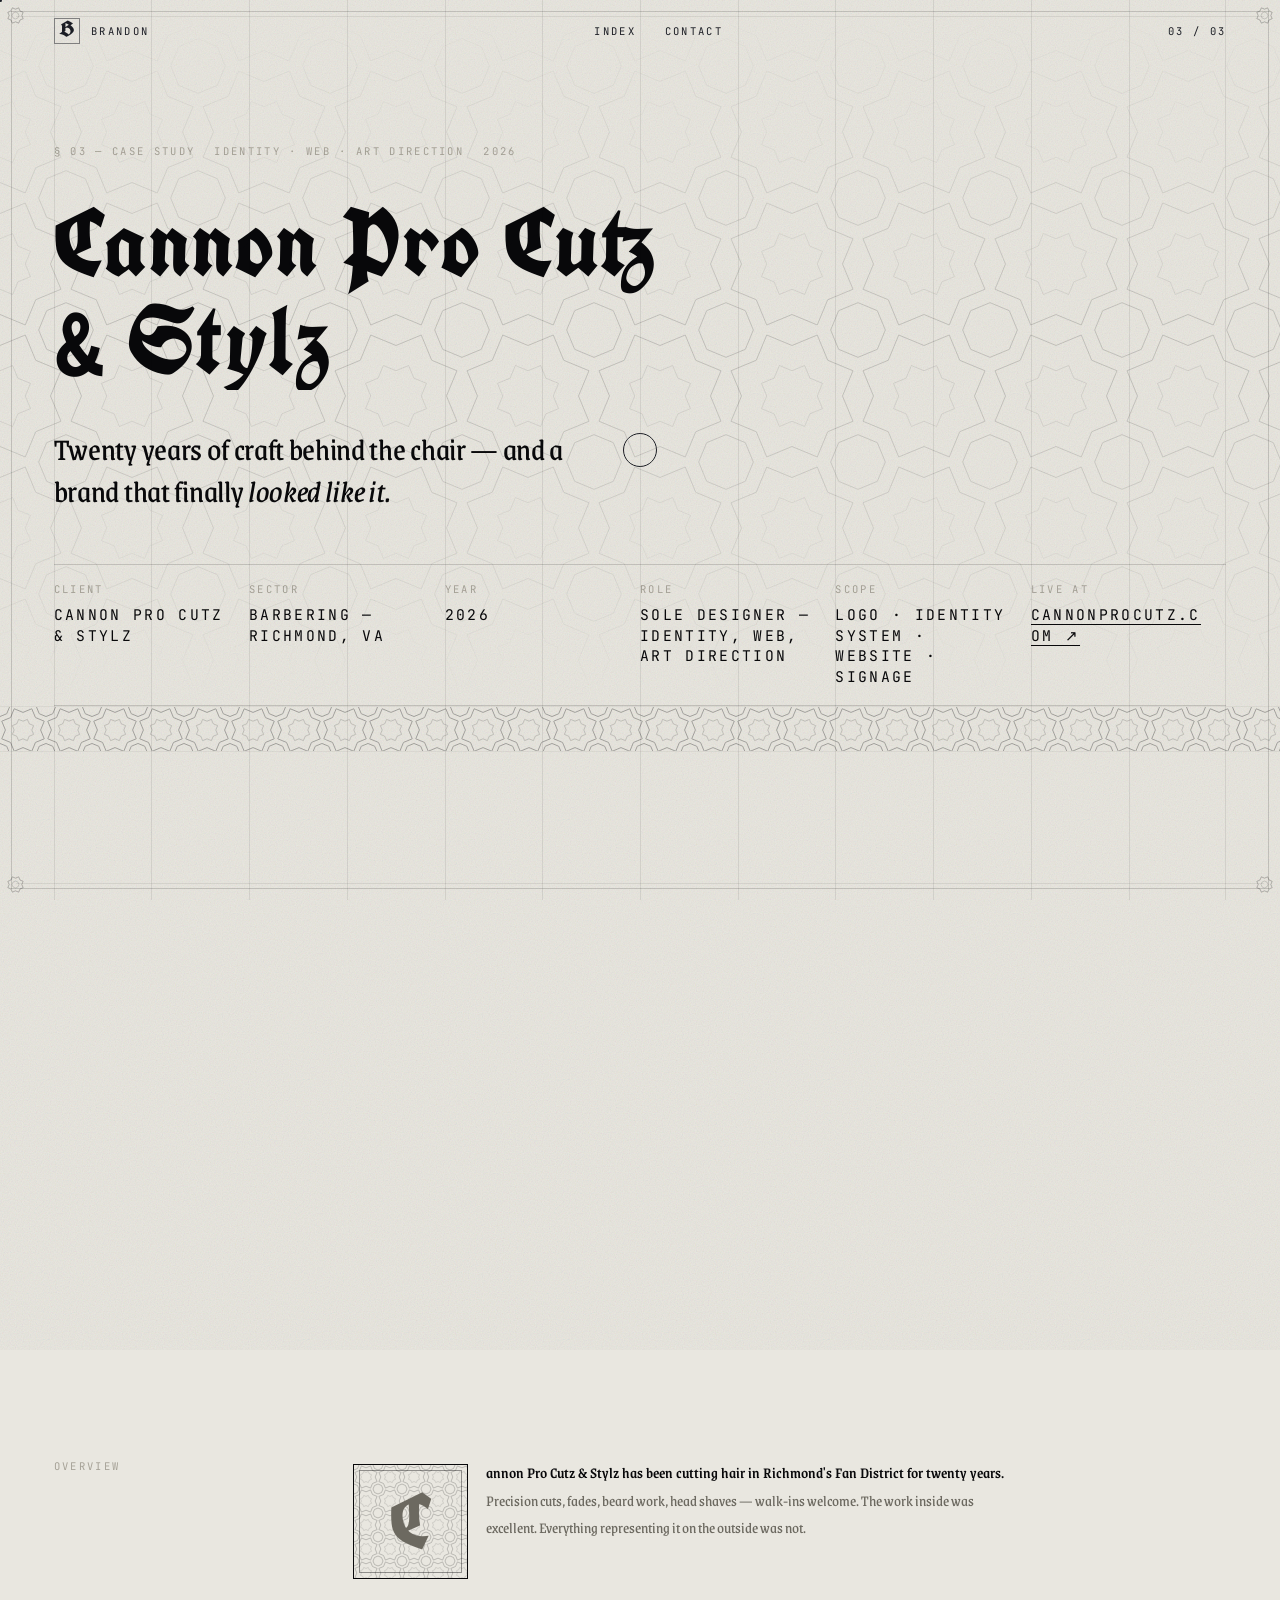
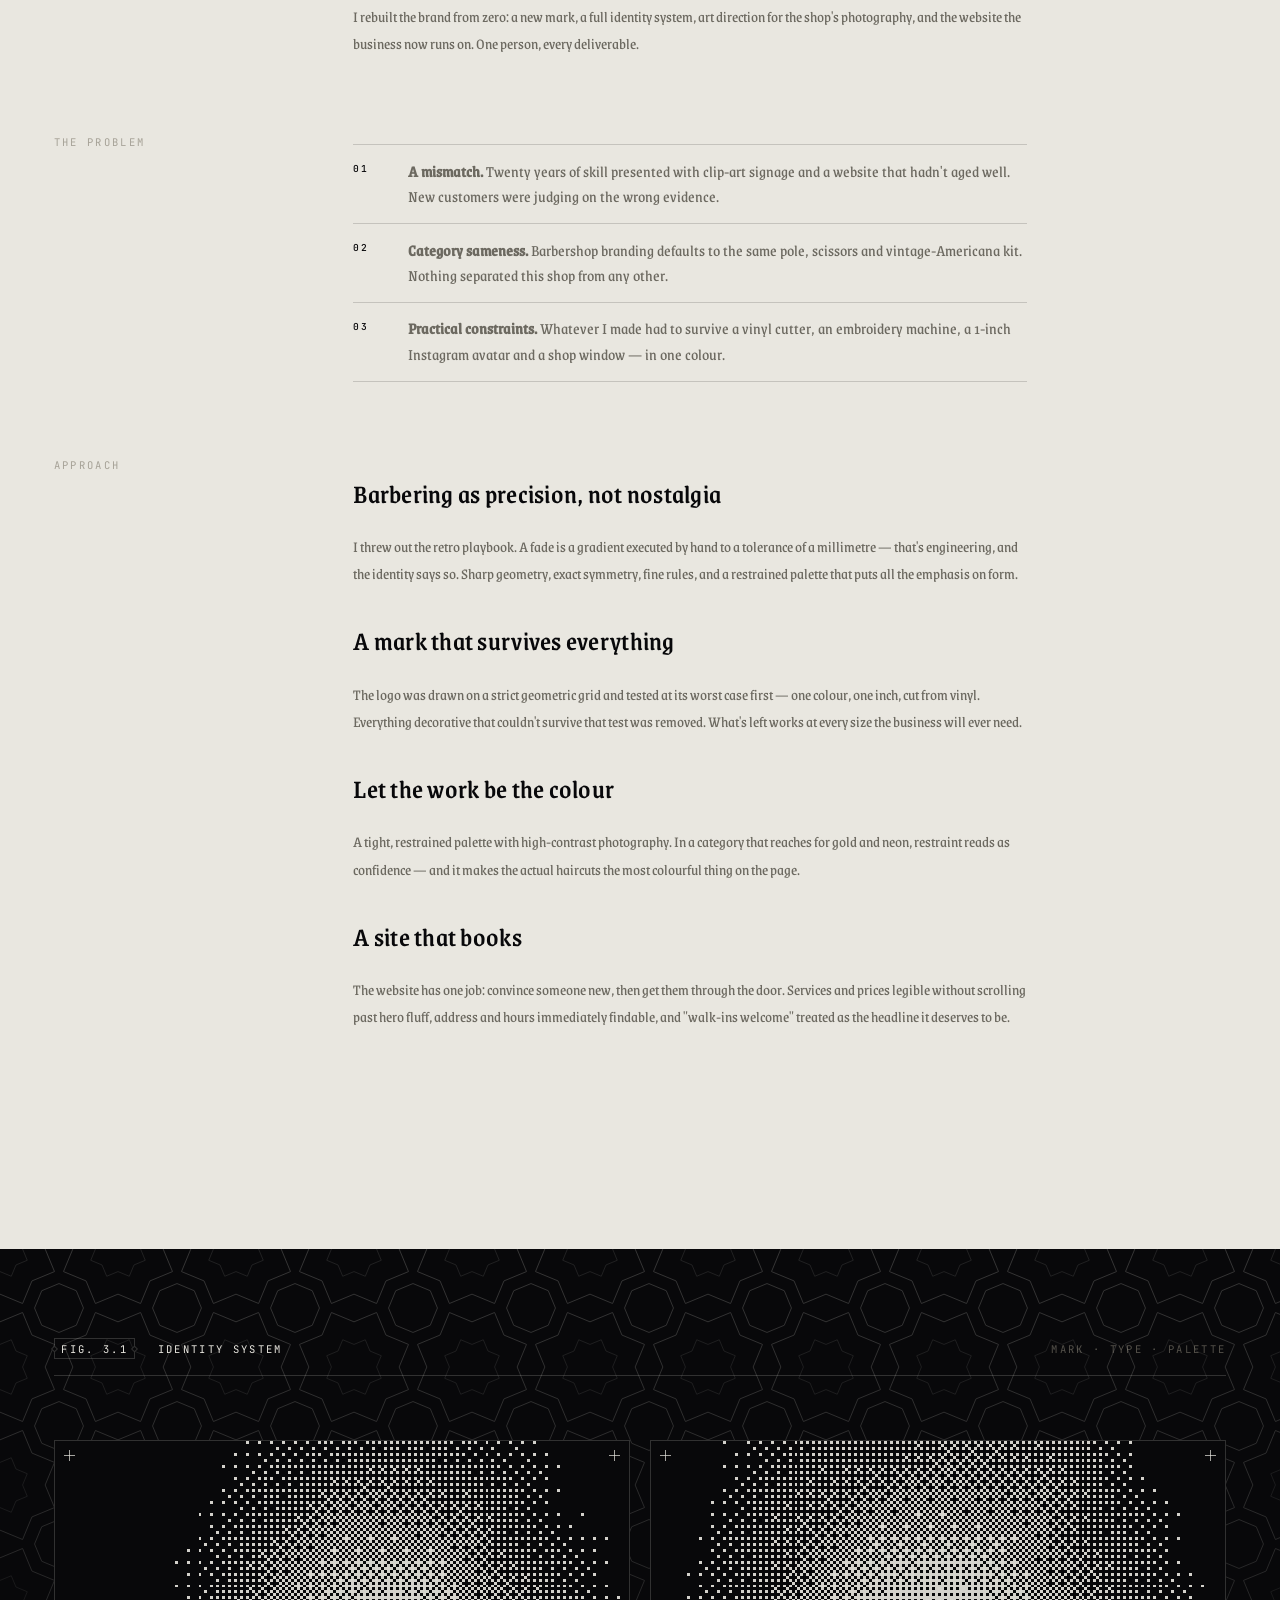
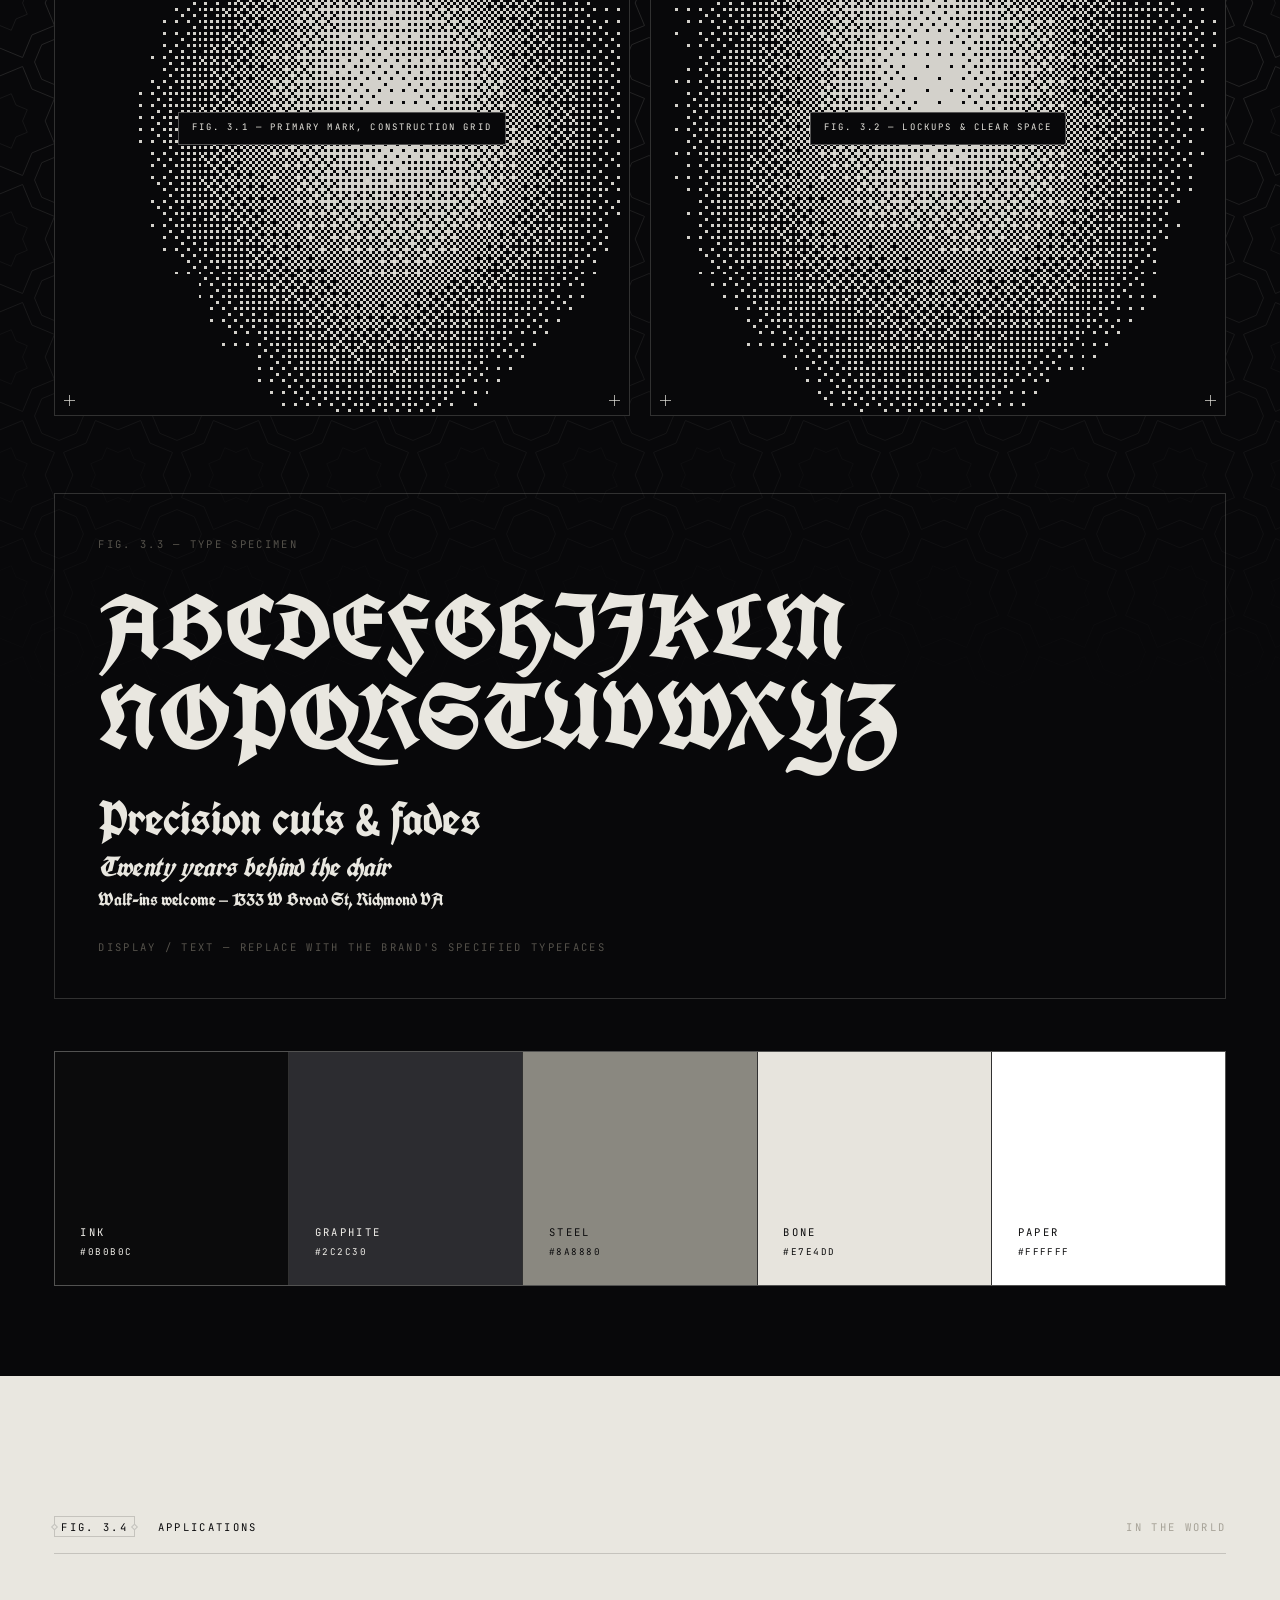
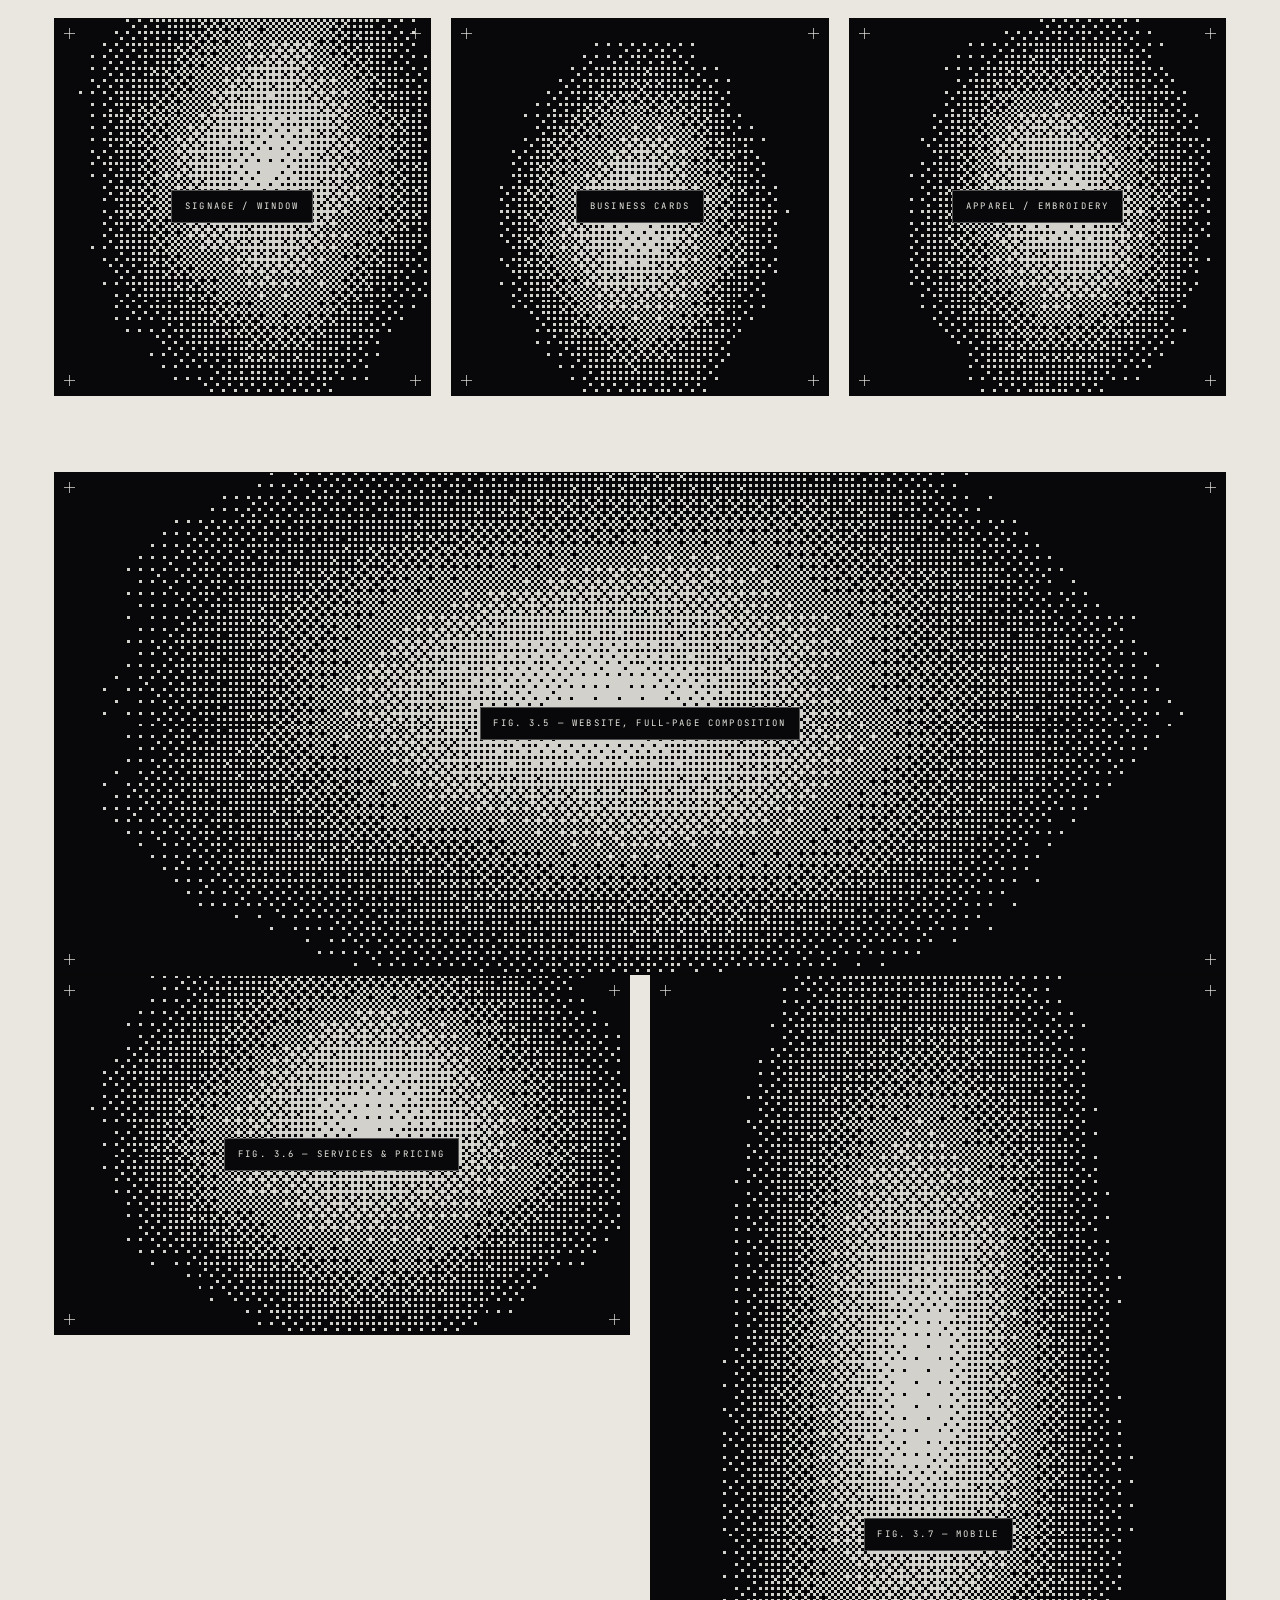
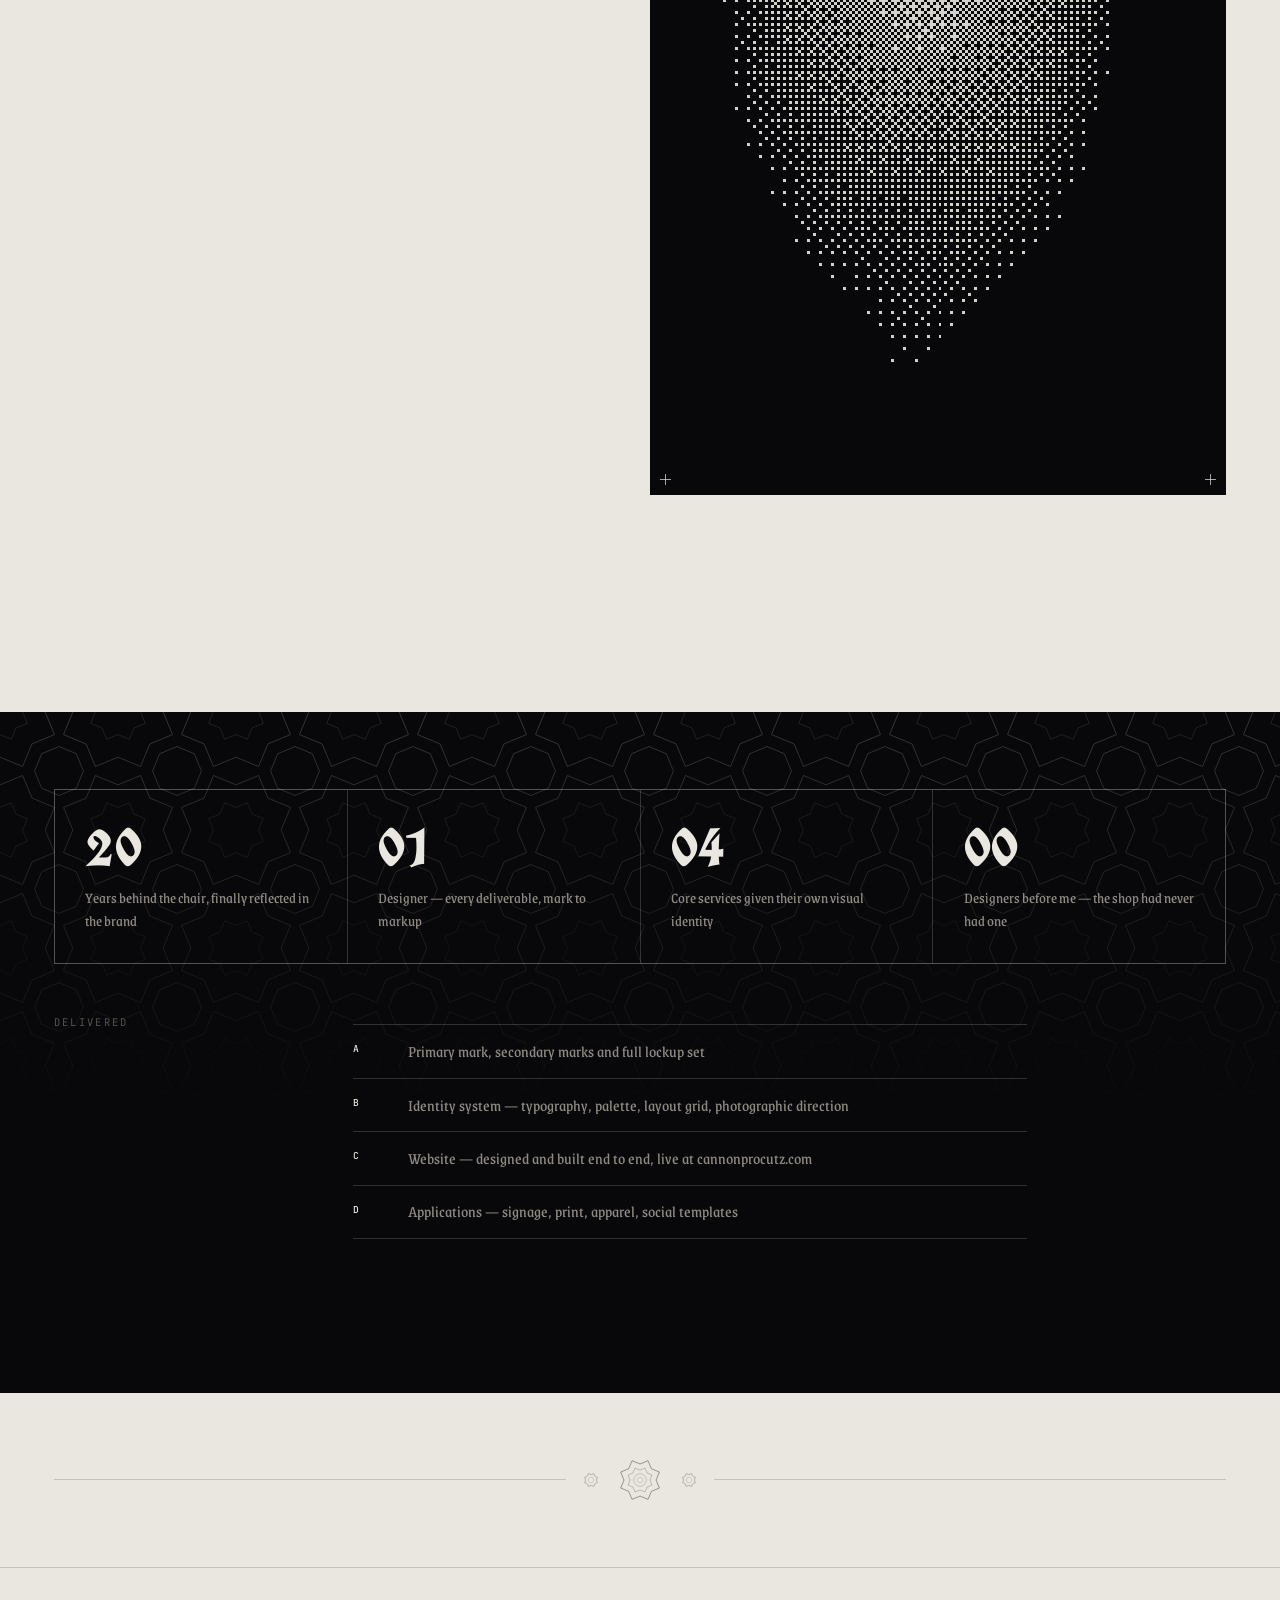
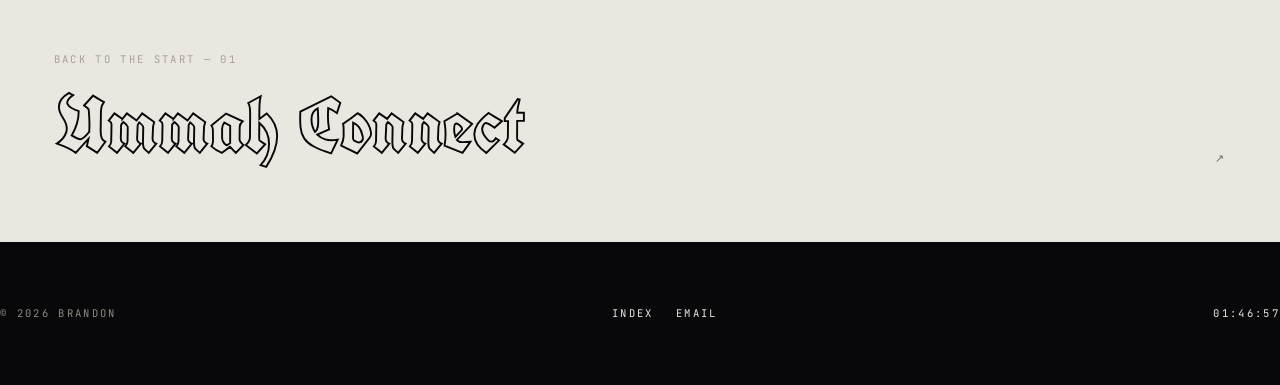
==== work/cannon-pro-cutz.html @ 42bc2ed0 "Add files via upload" ====
<!DOCTYPE html>
<html lang="en">
<head>
<meta charset="utf-8">
<meta name="viewport" content="width=device-width, initial-scale=1">
<title>Cannon Pro Cutz &amp; Stylz — Brandon</title>
<meta name="description" content="Case study: a complete brand rebuild for Cannon Pro Cutz &amp; Stylz, a Richmond barbershop — logo, identity system, art direction and website by Brandon.">
<meta name="theme-color" content="#0B0B0C">
<link rel="stylesheet" href="../assets/css/main.css">
</head>
<body>

<div class="overlay-grid" aria-hidden="true"><span></span><span></span><span></span><span></span><span></span><span></span><span></span><span></span><span></span><span></span><span></span><span></span></div>
<div class="grain" aria-hidden="true"></div>
<div class="frame" aria-hidden="true">
  <i class="t"></i><i class="b"></i><i class="l"></i><i class="r"></i>
  <i class="t2"></i><i class="b2"></i>
  <b class="c1" data-motif="mark" data-motif-weight="2.2"></b>
  <b class="c2" data-motif="mark" data-motif-weight="2.2"></b>
  <b class="c3" data-motif="mark" data-motif-weight="2.2"></b>
  <b class="c4" data-motif="mark" data-motif-weight="2.2"></b>
</div>
<div class="progress" aria-hidden="true"><i></i></div>
<div class="cursor" aria-hidden="true"><span class="label"></span></div>
<div class="cursor-dot" aria-hidden="true"></div>

<header class="hdr">
  <a class="mark" href="../index.html" data-cursor="Back">
    <span class="glyph">B</span><span class="mono">Brandon</span>
  </a>
  <nav>
    <a href="../index.html#work" class="mono">Index</a>
    <a href="../index.html#contact" class="mono">Contact</a>
  </nav>
  <span class="mono">03 / 03</span>
</header>

<main>

<section class="cs-hero section-lattice">
  <div class="lattice-band" data-lattice="132" aria-hidden="true"></div>
  <div class="kicker mono">
    <span>§ 03 — Case Study</span><span>Identity · Web · Art Direction</span><span>2026</span>
  </div>

  <h1 class="display d2 mask"><span>Cannon Pro Cutz<br>&amp; Stylz</span></h1>

  <p class="lede rv" style="max-width:34ch;margin-bottom:clamp(30px,4vw,56px)">
    Twenty years of craft behind the chair — and a brand that finally <em>looked like it.</em>
  </p>

  <dl class="cs-meta mono">
    <div><dt>Client</dt><dd>Cannon Pro Cutz &amp; Stylz</dd></div>
    <div><dt>Sector</dt><dd>Barbering — Richmond, VA</dd></div>
    <div><dt>Year</dt><dd>2026</dd></div>
    <div><dt>Role</dt><dd>Sole designer — identity, web, art direction</dd></div>
    <div><dt>Scope</dt><dd>Logo · Identity system · Website · Signage</dd></div>
    <div><dt>Live at</dt><dd><a href="https://cannonprocutz.com" target="_blank" rel="noopener" data-cursor="Visit" style="border-bottom:1px solid currentColor">cannonprocutz.com&nbsp;↗</a></dd></div>
  </dl>
</section>

<div class="band faint" data-lattice="46" data-lattice-centre aria-hidden="true"></div>

<section class="section" style="padding-top:clamp(36px,5vw,70px)">
  <div class="wrap">
    <div class="slot wide wipe">
      <span class="tick tl"></span><span class="tick tr"></span><span class="tick bl"></span><span class="tick br"></span>
      <span class="cap">Hero image — 21:9<br>Storefront, signage, or the logo applied in situ</span>
    </div>
  </div>
</section>

<section class="section" style="padding-top:0">
  <div class="wrap">

    <div class="cs-block rv">
      <div class="label mono faint">Overview</div>
      <div class="content">
        <p data-dropcap><strong>Cannon Pro Cutz &amp; Stylz has been cutting hair in Richmond's Fan District
        for twenty years.</strong> Precision cuts, fades, beard work, head shaves — walk-ins
        welcome. The work inside was excellent. Everything representing it on the outside was not.</p>
        <p>I rebuilt the brand from zero: a new mark, a full identity system, art direction for
        the shop's photography, and the website the business now runs on. One person, every
        deliverable.</p>
      </div>
    </div>

    <div class="cs-block rv">
      <div class="label mono faint">The Problem</div>
      <div class="content">
        <ul class="cs-list">
          <li><b>01</b><span><strong>A mismatch.</strong> Twenty years of skill presented with clip-art signage and a website that hadn't aged well. New customers were judging on the wrong evidence.</span></li>
          <li><b>02</b><span><strong>Category sameness.</strong> Barbershop branding defaults to the same pole, scissors and vintage-Americana kit. Nothing separated this shop from any other.</span></li>
          <li><b>03</b><span><strong>Practical constraints.</strong> Whatever I made had to survive a vinyl cutter, an embroidery machine, a 1-inch Instagram avatar and a shop window — in one colour.</span></li>
        </ul>
      </div>
    </div>

    <div class="cs-block rv">
      <div class="label mono faint">Approach</div>
      <div class="content">
        <h3>Barbering as precision, not nostalgia</h3>
        <p>I threw out the retro playbook. A fade is a gradient executed by hand to a tolerance
        of a millimetre — that's engineering, and the identity says so. Sharp geometry, exact
        symmetry, fine rules, and a restrained palette that puts all the emphasis on form.</p>

        <h3>A mark that survives everything</h3>
        <p>The logo was drawn on a strict geometric grid and tested at its worst case first —
        one colour, one inch, cut from vinyl. Everything decorative that couldn't survive that
        test was removed. What's left works at every size the business will ever need.</p>

        <h3>Let the work be the colour</h3>
        <p>A tight, restrained palette with high-contrast photography. In a category that reaches
        for gold and neon, restraint reads as confidence — and it makes the actual haircuts the
        most colourful thing on the page.</p>

        <h3>A site that books</h3>
        <p>The website has one job: convince someone new, then get them through the door.
        Services and prices legible without scrolling past hero fluff, address and hours
        immediately findable, and "walk-ins welcome" treated as the headline it deserves to be.</p>
      </div>
    </div>

  </div>
</section>

<!-- ░░ IDENTITY SYSTEM ░░ -->
<section class="section" data-theme="dark" style="padding-block:clamp(50px,7vw,110px)">
  <div class="sec-lattice" data-lattice="118" aria-hidden="true"></div>
  <div class="wrap">
    <div class="sec-head mono">
      <span class="idx">Fig. 3.1</span><span class="ttl">Identity System</span><span class="aside">Mark · Type · Palette</span>
    </div>

    <div class="gal two">
      <div class="slot square rv"><span class="tick tl"></span><span class="tick tr"></span><span class="tick bl"></span><span class="tick br"></span>
        <span class="cap">Fig. 3.1 — Primary mark, construction grid</span></div>
      <div class="slot square rv rv-d1"><span class="tick tl"></span><span class="tick tr"></span><span class="tick bl"></span><span class="tick br"></span>
        <span class="cap">Fig. 3.2 — Lockups &amp; clear space</span></div>
    </div>

    <div class="specimen rv mt-l">
      <span class="mono faint">Fig. 3.3 — Type specimen</span>
      <div class="glyphs">ABCDEFGHIJKLM<br>NOPQRSTUVWXYZ</div>
      <div class="scale">
        <div style="font-size:clamp(1.6rem,4vw,3rem)">Precision cuts &amp; fades</div>
        <div style="font-size:clamp(1.1rem,2.2vw,1.7rem);font-style:italic">Twenty years behind the chair</div>
        <div style="font-size:clamp(.9rem,1.4vw,1.1rem)">Walk-ins welcome — 1333 W Broad St, Richmond VA</div>
      </div>
      <!-- EDIT: replace with the actual typefaces you specified for the brand -->
      <span class="mono faint">Display / Text — replace with the brand's specified typefaces</span>
    </div>

    <!-- EDIT: swap these hex values for the real brand palette -->
    <div class="swatches mt-l rv">
      <div class="sw" style="background:#0B0B0C;color:#F2F0EB"><span class="mono">Ink</span><span class="hex">#0B0B0C</span></div>
      <div class="sw" style="background:#2C2C30;color:#F2F0EB"><span class="mono">Graphite</span><span class="hex">#2C2C30</span></div>
      <div class="sw" style="background:#8A8880;color:#0B0B0C"><span class="mono">Steel</span><span class="hex">#8A8880</span></div>
      <div class="sw" style="background:#E7E4DD;color:#0B0B0C"><span class="mono">Bone</span><span class="hex">#E7E4DD</span></div>
      <div class="sw" style="background:#FFFFFF;color:#0B0B0C"><span class="mono">Paper</span><span class="hex">#FFFFFF</span></div>
    </div>
  </div>
</section>

<!-- ░░ APPLICATIONS ░░ -->
<section class="section">
  <div class="wrap">
    <div class="sec-head mono">
      <span class="idx">Fig. 3.4</span><span class="ttl">Applications</span><span class="aside">In the world</span>
    </div>

    <div class="gal three">
      <div class="slot square rv"><span class="tick tl"></span><span class="tick tr"></span><span class="tick bl"></span><span class="tick br"></span>
        <span class="cap">Signage / window</span></div>
      <div class="slot square rv rv-d1"><span class="tick tl"></span><span class="tick tr"></span><span class="tick bl"></span><span class="tick br"></span>
        <span class="cap">Business cards</span></div>
      <div class="slot square rv rv-d2"><span class="tick tl"></span><span class="tick tr"></span><span class="tick bl"></span><span class="tick br"></span>
        <span class="cap">Apparel / embroidery</span></div>
    </div>

    <div class="slot wide rv">
      <span class="tick tl"></span><span class="tick tr"></span><span class="tick bl"></span><span class="tick br"></span>
      <span class="cap">Fig. 3.5 — Website, full-page composition</span>
    </div>

    <div class="gal two">
      <div class="slot rv"><span class="tick tl"></span><span class="tick tr"></span><span class="tick bl"></span><span class="tick br"></span>
        <span class="cap">Fig. 3.6 — Services &amp; pricing</span></div>
      <div class="slot phone rv rv-d1" style="max-width:none"><span class="tick tl"></span><span class="tick tr"></span><span class="tick bl"></span><span class="tick br"></span>
        <span class="cap">Fig. 3.7 — Mobile</span></div>
    </div>
  </div>
</section>

<!-- ░░ FACTS ░░ -->
<section class="section" data-theme="dark" style="padding-block:clamp(46px,6vw,90px)">
  <div class="sec-lattice" data-lattice="118" aria-hidden="true"></div>
  <div class="wrap">
    <div class="metrics rv">
      <div class="metric"><div class="v">20</div><div class="k">Years behind the chair, finally reflected in the brand</div></div>
      <div class="metric"><div class="v">01</div><div class="k">Designer — every deliverable, mark to markup</div></div>
      <div class="metric"><div class="v">04</div><div class="k">Core services given their own visual identity</div></div>
      <div class="metric"><div class="v">00</div><div class="k">Designers before me — the shop had never had one</div></div>
    </div>

    <div class="cs-block rv mt-l">
      <div class="label mono faint">Delivered</div>
      <div class="content">
        <ul class="cs-list">
          <li><b>A</b><span>Primary mark, secondary marks and full lockup set</span></li>
          <li><b>B</b><span>Identity system — typography, palette, layout grid, photographic direction</span></li>
          <li><b>C</b><span>Website — designed and built end to end, live at cannonprocutz.com</span></li>
          <li><b>D</b><span>Applications — signage, print, apparel, social templates</span></li>
        </ul>
      </div>
    </div>
  </div>
</section>

<div class="center-orn"><div class="wrap"><div class="orn-rule">
  <i class="sm" data-motif="mark" data-motif-weight="2.6"></i>
  <i data-motif="khatam" data-motif-weight="1.5"></i>
  <i class="sm" data-motif="mark" data-motif-weight="2.6"></i>
</div></div></div>

<a class="next wrap" href="ummah-connect.html" data-cursor="Next">
  <div class="n-in">
    <div>
      <span class="mono faint">Back to the start — 01</span>
      <div class="n-name outline mt-s">Ummah Connect</div>
    </div>
    <span class="mono muted">↗</span>
  </div>
</a>

<footer class="section" data-theme="dark" style="padding-block:clamp(40px,5vw,80px)">
  <div class="wrap ftr mono" style="border:0;padding:0">
    <span class="muted">© <span data-year></span> Brandon</span>
    <div class="socials"><a href="../index.html">Index</a><a href="mailto:anselma1250@gmail.com">Email</a></div>
    <span data-clock="America/New_York">--:--:--</span>
  </div>
</footer>

</main>
<script src="../assets/js/main.js"></script>
</body>
</html>
---- assets/css/main.css ----
/* ============================================================
   BRANDON — PORTFOLIO
   Type: UnifrakturCook (textura display) / Grenze / JetBrains Mono
   Ornament: Andalusi star-and-cross geometry, generated in main.js
   ============================================================ */

/* ---------- 0. FONTS (self-hosted — no external requests) ---------- */

/* ============================================================
   ►► TO CHANGE THE DISPLAY FACE, EDIT THE THREE VALUES MARKED
      "SWITCH HERE" IN THE :root BLOCK JUST BELOW. Nothing else.
      All six candidate faces are already loaded and licensed.
   ============================================================ */

/* The display face — real textura, drawn heavy enough to stay legible.
   SIL Open Font Licence: free for commercial use, no attribution needed. */
@font-face{font-family:"UnifrakturCook";src:url("../fonts/unifrakturcook-latin-700-normal.woff2") format("woff2");font-weight:700;font-style:normal;font-display:swap}

/* variable — the whole 100→900 range from one file */
@font-face{font-family:"Grenze Gotisch";src:url("../fonts/grenze-gotisch-latin-wght-normal.woff2") format("woff2-variations");font-weight:100 900;font-style:normal;font-display:swap}
@font-face{font-family:"Cormorant";src:url("../fonts/cormorant-latin-wght-normal.woff2") format("woff2-variations");font-weight:300 700;font-style:normal;font-display:swap}
@font-face{font-family:"Cormorant";src:url("../fonts/cormorant-latin-wght-italic.woff2") format("woff2-variations");font-weight:300 700;font-style:italic;font-display:swap}
/* single-weight alternates */
@font-face{font-family:"Cinzel";src:url("../fonts/cinzel-latin-400-normal.woff2") format("woff2");font-weight:400;font-display:swap}
@font-face{font-family:"Italiana";src:url("../fonts/italiana-latin-400-normal.woff2") format("woff2");font-weight:400;font-display:swap}
@font-face{font-family:"Marcellus";src:url("../fonts/marcellus-latin-400-normal.woff2") format("woff2");font-weight:400;font-display:swap}
@font-face{font-family:"Amiri";src:url("../fonts/amiri-latin-400-normal.woff2") format("woff2");font-weight:400;font-display:swap}

/* text + interface */
@font-face{font-family:"Grenze";src:url("../fonts/grenze-latin-300-normal.woff2") format("woff2");font-weight:300;font-style:normal;font-display:swap}
@font-face{font-family:"Grenze";src:url("../fonts/grenze-latin-300-italic.woff2") format("woff2");font-weight:300;font-style:italic;font-display:swap}
@font-face{font-family:"Grenze";src:url("../fonts/grenze-latin-400-normal.woff2") format("woff2");font-weight:400;font-style:normal;font-display:swap}
@font-face{font-family:"Grenze";src:url("../fonts/grenze-latin-400-italic.woff2") format("woff2");font-weight:400;font-style:italic;font-display:swap}
@font-face{font-family:"Grenze";src:url("../fonts/grenze-latin-500-normal.woff2") format("woff2");font-weight:500;font-style:normal;font-display:swap}
@font-face{font-family:"Inter";src:url("../fonts/inter-latin-300-normal.woff2") format("woff2");font-weight:300;font-style:normal;font-display:swap}
@font-face{font-family:"Inter";src:url("../fonts/inter-latin-400-normal.woff2") format("woff2");font-weight:400;font-style:normal;font-display:swap}
@font-face{font-family:"Inter";src:url("../fonts/inter-latin-500-normal.woff2") format("woff2");font-weight:500;font-style:normal;font-display:swap}
@font-face{font-family:"JetBrains Mono";src:url("../fonts/jetbrains-mono-latin-400-normal.woff2") format("woff2");font-weight:400;font-style:normal;font-display:swap}
@font-face{font-family:"JetBrains Mono";src:url("../fonts/jetbrains-mono-latin-500-normal.woff2") format("woff2");font-weight:500;font-style:normal;font-display:swap}

/* ---------- 1. TOKENS ---------- */
:root{
  --ink:#08080A;
  --ink-2:#101013;
  --ink-3:#191920;
  --vellum:#E9E7E0;
  --vellum-2:#DEDBD2;
  --vellum-3:#CFCBC0;
  /* accent is off by default. Set it to #F4685C (coral) or #FFC629 (yellow)
     to bring in the single-colour poster treatment from the reference board. */
  --accent:currentColor;
  --paper:#FFFFFF;

  /* semantic — flipped by [data-theme="dark"] */
  --bg:var(--vellum);
  --bg-2:var(--vellum-2);
  --fg:var(--ink);
  --fg-muted:#6C6960;
  --fg-faint:#A6A297;
  --line:rgba(8,8,10,.16);
  --line-soft:rgba(8,8,10,.08);
  --stroke:#08080A;

  /* ►► SWITCH HERE — display face. Currently UnifrakturCook Bold (textura).
     These are all bundled already if you want to change course later:
       "Grenze Gotisch" 300 / .015em     modern minimal blackletter
       "Grenze Gotisch" 600 / .008em     same face, heavier
       "Cormorant"      300 / -.012em    high contrast, finest detail
       "Cinzel"         400 / .035em     monumental Roman caps
       "Italiana"       400 / .025em     hairline, most ethereal
       "Marcellus"      400 / .018em     warm classical
       "Amiri"          400 / 0          Andalusi lineage                       */
  --f-display:       "UnifrakturCook", "Grenze Gotisch", "Times New Roman", serif;
  --display-weight:  700;
  --display-track:   .004em;
  --outline-w:       clamp(1.2px, .15vw, 2.6px);   /* stroke weight for outlined type */

  /* Display faces this fine don't survive small settings, so anything under
     ~28px is set in the sturdier sibling. Sub-heads, card titles, numerals. */
  --f-display-sm: "Grenze", "Times New Roman", serif;

  --f-serif:  "Grenze", "Times New Roman", serif;            /* editorial text */
  --f-mono:   "JetBrains Mono", ui-monospace, monospace;     /* labels, data */
  --f-body:   "Inter", -apple-system, system-ui, sans-serif; /* small UI text */

  --pad: clamp(20px, 4.2vw, 68px);
  --rule: 1px;

  --e-out: cubic-bezier(.16,1,.3,1);
  --e-io:  cubic-bezier(.65,.05,.36,1);
}

[data-theme="dark"]{
  --bg:var(--ink);
  --bg-2:var(--ink-2);
  --fg:var(--vellum);
  --fg-muted:#8E8A81;
  --fg-faint:#55524B;
  --line:rgba(233,231,224,.18);
  --line-soft:rgba(233,231,224,.08);
  --stroke:#E9E7E0;
}

/* ---------- 2. RESET ---------- */
*,*::before,*::after{box-sizing:border-box;margin:0;padding:0}
html{-webkit-text-size-adjust:100%;scroll-behavior:smooth}
body{
  background:var(--bg);
  color:var(--fg);
  font-family:var(--f-body);
  font-size:16px;
  line-height:1.55;
  font-feature-settings:"kern" 1,"liga" 1;
  -webkit-font-smoothing:antialiased;
  overflow-x:hidden;
  transition:background .6s var(--e-io), color .6s var(--e-io);
}
img,svg,video{display:block;max-width:100%}
a{color:inherit;text-decoration:none}
button{font:inherit;color:inherit;background:none;border:0}
::selection{background:var(--fg);color:var(--bg)}

/* ---------- 3. TYPE PRIMITIVES ---------- */
.display{
  font-family:var(--f-display);
  font-weight:var(--display-weight);
  line-height:1.04;
  letter-spacing:var(--display-track);
  text-transform:none;
}
/* blackletter has no real italic — emphasis switches to the text sibling */
.display em{font-family:var(--f-serif);font-style:italic;font-weight:400;letter-spacing:-.01em}

.d1{font-size:clamp(3.3rem, 13.5vw, 14rem)}
.d2{font-size:clamp(2.3rem, 7.4vw, 7rem)}
.d3{font-size:clamp(2rem, 4.6vw, 4rem)}
.d4{font-size:clamp(1.5rem, 2.6vw, 2.3rem)}

.mono{
  font-family:var(--f-mono);
  font-size:.66rem;
  font-weight:400;
  letter-spacing:.22em;
  text-transform:uppercase;
  line-height:1.4;
}
.mono-sm{font-size:.6rem;letter-spacing:.26em}
.muted{color:var(--fg-muted)}
.faint{color:var(--fg-faint)}

.lede{
  font-family:var(--f-serif);
  font-size:clamp(1.35rem, 2.5vw, 2.2rem);
  line-height:1.32;
  font-weight:400;
  letter-spacing:-.01em;
  max-width:22ch;
}
.body-lg{font-family:var(--f-serif);font-size:clamp(1.06rem,1.25vw,1.24rem);line-height:1.68;color:var(--fg-muted);max-width:62ch}
.body-lg strong{color:var(--fg);font-weight:500}

/* ---------- 4. LAYOUT ---------- */
.wrap{width:100%;padding-inline:var(--pad)}
.section{position:relative;padding-block:clamp(70px,11vw,170px)}
.grid{display:grid;grid-template-columns:repeat(12,1fr);gap:clamp(16px,2vw,28px)}
.rule{height:var(--rule);background:var(--line);width:100%;border:0}

/* section header: "§ 02 / SELECTED WORK" + rule */
.sec-head{
  display:flex;align-items:baseline;gap:1.4rem;
  padding-bottom:1rem;margin-bottom:clamp(34px,5vw,72px);
  border-bottom:var(--rule) solid var(--line);
}
.sec-head .idx{color:var(--fg-faint)}
.sec-head .ttl{flex:1}
.sec-head .aside{color:var(--fg-faint);text-align:right}

/* ---------- 5. FIXED CHROME: grid, grain, cursor ---------- */
.overlay-grid{
  position:fixed;inset:0;z-index:2;pointer-events:none;
  display:grid;grid-template-columns:repeat(12,1fr);
  padding-inline:var(--pad);
}
.overlay-grid span{border-left:1px solid var(--line-soft)}
.overlay-grid span:last-child{border-right:1px solid var(--line-soft)}
@media(max-width:860px){.overlay-grid span:nth-child(n+7){display:none}
  .overlay-grid{grid-template-columns:repeat(6,1fr)}}

.grain{
  position:fixed;inset:-50%;z-index:3;pointer-events:none;opacity:.5;
  background-image:url("data:image/svg+xml,%3Csvg xmlns='http://www.w3.org/2000/svg' width='260' height='260'%3E%3Cfilter id='n'%3E%3CfeTurbulence type='fractalNoise' baseFrequency='.85' numOctaves='4'/%3E%3C/filter%3E%3Crect width='100%25' height='100%25' filter='url(%23n)' opacity='.32'/%3E%3C/svg%3E");
  mix-blend-mode:multiply;
  animation:grainShift 6s steps(6) infinite;
}
[data-theme="dark"] .grain{mix-blend-mode:screen;opacity:.32}
@keyframes grainShift{
  0%{transform:translate(0,0)}20%{transform:translate(-4%,3%)}40%{transform:translate(3%,-5%)}
  60%{transform:translate(-3%,-3%)}80%{transform:translate(5%,4%)}100%{transform:translate(0,0)}
}

.cursor,.cursor-dot{
  position:fixed;top:0;left:0;z-index:9999;pointer-events:none;
  mix-blend-mode:difference;will-change:transform;
}
.cursor{
  width:34px;height:34px;margin:-17px 0 0 -17px;
  border:1px solid #fff;border-radius:50%;
  transition:width .35s var(--e-out),height .35s var(--e-out),margin .35s var(--e-out),opacity .3s;
}
.cursor-dot{width:3px;height:3px;margin:-1.5px 0 0 -1.5px;background:#fff;border-radius:50%}
.cursor.is-hover{width:76px;height:76px;margin:-38px 0 0 -38px}
.cursor .label{
  position:absolute;inset:0;display:grid;place-items:center;
  font-family:var(--f-mono);font-size:.5rem;letter-spacing:.16em;color:#fff;
  opacity:0;transition:opacity .25s;text-transform:uppercase;
}
.cursor.is-hover .label{opacity:1}
@media(hover:none),(max-width:860px){.cursor,.cursor-dot{display:none}}

/* scroll progress */
.progress{position:fixed;top:0;left:0;height:2px;width:100%;z-index:60;pointer-events:none}
.progress i{display:block;height:100%;width:0;background:var(--fg);transform-origin:left}

/* ---------- 6. PRELOADER ---------- */
.preload{
  position:fixed;inset:0;z-index:9000;background:var(--ink);color:var(--vellum);
  display:grid;place-items:center;
  animation:preFail .1s linear 3.4s forwards;
}
.preload.done{transform:translateY(-101%);transition:transform 1s var(--e-out)}
@keyframes preFail{to{transform:translateY(-101%)}}
.preload .pl-inner{text-align:center}
.preload .pl-rose{width:104px;height:104px;margin:0 auto 26px;opacity:.75}
.preload .pl-num{font-family:var(--f-mono);font-size:.7rem;letter-spacing:.3em}

/* ---------- 7. HEADER ---------- */
.hdr{
  position:fixed;top:0;left:0;right:0;z-index:50;
  display:flex;align-items:center;justify-content:space-between;
  padding:18px var(--pad);
  mix-blend-mode:difference;color:#fff;
}
.hdr a,.hdr span{color:#fff}
.hdr .mark{display:flex;align-items:center;gap:.7rem}
.hdr .mark .glyph{
  font-family:var(--f-display);font-size:1.35rem;line-height:1;
  border:1px solid rgba(255,255,255,.5);width:26px;height:26px;
  display:grid;place-items:center;padding-bottom:2px;
}
.hdr nav{display:flex;gap:1.8rem;align-items:center}
.hdr nav a{position:relative;padding-block:4px}
.hdr nav a::after{
  content:"";position:absolute;left:0;bottom:0;height:1px;width:100%;
  background:#fff;transform:scaleX(0);transform-origin:right;
  transition:transform .5s var(--e-out);
}
.hdr nav a:hover::after{transform:scaleX(1);transform-origin:left}
.status{display:flex;align-items:center;gap:.5rem}
.status .dot{width:5px;height:5px;border-radius:50%;background:#fff;animation:pulse 2.4s infinite}
@keyframes pulse{0%,100%{opacity:1}50%{opacity:.25}}
@media(max-width:720px){.hdr nav{display:none}}

/* ---------- 8. HERO ---------- */
.hero{
  position:relative;min-height:100svh;
  display:flex;flex-direction:column;justify-content:flex-end;
  padding:120px var(--pad) 0;
  overflow:hidden;
}
/* jali screen — a carved lattice behind the type, not a spinning disc */
.hero-lattice{
  position:absolute;inset:0;pointer-events:none;opacity:.34;color:var(--fg);
  /* dense at the top right, dissolving toward the type in the lower left —
     a screen the headline steps out from, not wallpaper */
  -webkit-mask-image:radial-gradient(ellipse 92% 88% at 78% 8%, #000 0%, rgba(0,0,0,.55) 42%, transparent 82%);
          mask-image:radial-gradient(ellipse 92% 88% at 78% 8%, #000 0%, rgba(0,0,0,.55) 42%, transparent 82%);
}
[data-theme="dark"] .hero-lattice{opacity:.4}
.lattice-band{
  position:absolute;inset:0;pointer-events:none;opacity:.16;color:var(--fg);
  -webkit-mask-image:linear-gradient(180deg,transparent,#000 45%,#000 55%,transparent);
          mask-image:linear-gradient(180deg,transparent,#000 45%,#000 55%,transparent);
}

.hero-meta{
  display:flex;justify-content:space-between;gap:1rem;
  padding-bottom:clamp(24px,5vw,60px);
  border-bottom:var(--rule) solid var(--line);
  margin-bottom:clamp(20px,3vw,34px);
  position:relative;z-index:2;
}
.hero-title{position:relative;z-index:2}
.hero-title .ln{display:block;overflow:hidden}
.hero-title .ln > span{display:block}
.hero-foot{
  position:relative;z-index:2;
  display:flex;justify-content:space-between;align-items:flex-end;gap:2rem;
  padding-block:clamp(26px,4vw,52px) clamp(20px,3vw,34px);
  flex-wrap:wrap;
}
.scroll-cue{display:flex;align-items:center;gap:.6rem;color:var(--fg-muted)}
.scroll-cue i{display:block;width:1px;height:34px;background:var(--line);position:relative;overflow:hidden}
.scroll-cue i::after{content:"";position:absolute;inset:0;background:var(--fg);animation:cue 2s var(--e-io) infinite}
@keyframes cue{0%{transform:translateY(-100%)}50%{transform:translateY(0)}100%{transform:translateY(100%)}}

/* ---------- 9. MARQUEE ---------- */
.marquee{
  border-block:var(--rule) solid var(--line);
  padding-block:14px;overflow:hidden;white-space:nowrap;
  display:flex;position:relative;z-index:2;
}
.marquee .track{display:flex;gap:2.6rem;padding-right:2.6rem;animation:slide 42s linear infinite;flex-shrink:0}
.marquee:hover .track{animation-play-state:paused}
.marquee .track span{display:flex;align-items:center;gap:2.6rem}
.marquee .track span::after{content:"✦";font-size:.6rem;opacity:.4}
@keyframes slide{to{transform:translateX(-100%)}}

/* ---------- 10. MANIFEST ---------- */
.manifest{position:relative}
.manifest .stmt{
  grid-column:2/12;
  font-family:var(--f-serif);
  font-size:clamp(1.5rem,3.5vw,3.15rem);
  line-height:1.22;letter-spacing:-.018em;font-weight:400;
}
.manifest .stmt em{font-style:italic}
.manifest .stmt .dim{color:var(--fg-faint)}
@media(max-width:860px){.manifest .stmt{grid-column:1/-1}}

/* ---------- 11. WORK INDEX ---------- */
.work-list{border-top:var(--rule) solid var(--line)}
.work-row{
  position:relative;display:block;
  border-bottom:var(--rule) solid var(--line);
  padding-block:clamp(22px,3.4vw,44px);
}
.work-row .inner{
  display:grid;grid-template-columns:auto 1fr auto auto;
  align-items:center;gap:clamp(14px,2.5vw,40px);
  transition:transform .8s var(--e-out);
}
.work-row:hover .inner{transform:translateX(clamp(8px,1.4vw,22px))}
.work-row .num{color:var(--fg-faint);align-self:flex-start;padding-top:.6em}
.work-row .name{
  font-family:var(--f-display);text-transform:none;
  font-size:clamp(1.55rem,4.6vw,4rem);line-height:1.06;letter-spacing:var(--display-track);
  font-weight:var(--display-weight);
}
.work-row .name{transition:letter-spacing .6s var(--e-out),opacity .4s}
.work-row:hover .name{letter-spacing:.028em}
.work-row .tags{color:var(--fg-muted);text-align:right;white-space:nowrap}
.work-row .arrow{
  width:34px;height:34px;flex:none;
  display:grid;place-items:center;border:1px solid var(--line);border-radius:50%;
  transition:background .5s var(--e-out),color .5s var(--e-out),transform .6s var(--e-out);
}
.work-row:hover .arrow{background:var(--fg);color:var(--bg);transform:rotate(45deg)}
.work-row .sub{
  grid-column:2/3;color:var(--fg-muted);margin-top:.9rem;
  font-family:var(--f-serif);font-size:1.02rem;line-height:1.6;max-width:48ch;
}
@media(max-width:860px){
  .work-row .inner{grid-template-columns:auto 1fr auto}
  .work-row .tags{display:none}
}

/* cursor-follow preview */
.peek{
  position:fixed;top:0;left:0;z-index:40;pointer-events:none;
  width:clamp(200px,20vw,300px);aspect-ratio:4/5;
  opacity:0;transform:translate(-50%,-50%) scale(.9);
  transition:opacity .45s var(--e-out),transform .6s var(--e-out);
  overflow:hidden;
}
.peek.on{opacity:1;transform:translate(-50%,-50%) scale(1)}
.peek .pk{position:absolute;inset:0;opacity:0;transition:opacity .35s}
.peek .pk.on{opacity:1}
@media(max-width:1024px){.peek{display:none}}

/* ---------- 12. IMAGE SLOTS (engraved placeholders) ---------- */
.slot{
  position:relative;width:100%;aspect-ratio:16/10;
  background:var(--ink);
  border:1px solid var(--line);
  overflow:hidden;display:grid;place-items:center;
}
.slot .dither-fill{position:absolute;inset:0;line-height:0;opacity:.9}
.slot .dither-fill canvas{width:100%;height:100%;object-fit:cover}
.slot canvas.dithered{position:absolute;inset:0}
.slot > img{position:absolute;inset:0;width:100%;height:100%;object-fit:cover}
.slot .tick{position:absolute;width:11px;height:11px;border:0}
.slot .tick::before,.slot .tick::after{content:"";position:absolute;background:var(--vellum);opacity:.7}
.slot .tick::before{left:0;top:5px;width:11px;height:1px}
.slot .tick::after{top:0;left:5px;height:11px;width:1px}
.slot .tick.tl{top:9px;left:9px}.slot .tick.tr{top:9px;right:9px}
.slot .tick.bl{bottom:9px;left:9px}.slot .tick.br{bottom:9px;right:9px}
.slot .cap{
  font-family:var(--f-mono);font-size:.56rem;letter-spacing:.24em;text-transform:uppercase;
  color:var(--vellum);text-align:center;padding:.55rem .8rem;position:relative;z-index:1;
  background:var(--ink);border:1px solid rgba(233,231,224,.34);line-height:1.5;
}
.slot.has-img .cap{display:none}
.slot.tall{aspect-ratio:4/5}
.slot.phone{aspect-ratio:9/17.5;max-width:300px;margin-inline:auto}
.slot.square{aspect-ratio:1}
.slot.wide{aspect-ratio:21/9}

/* ---------- 13. CAPABILITIES ---------- */
.caps{border-top:var(--rule) solid var(--line)}
.cap-row{
  display:grid;grid-template-columns:5rem 1fr 1.2fr;gap:clamp(14px,2.4vw,40px);
  padding-block:clamp(18px,2.4vw,30px);
  border-bottom:var(--rule) solid var(--line);
  align-items:baseline;
}
.cap-row h3{font-family:var(--f-display-sm);font-size:clamp(1.3rem,2.3vw,2rem);font-weight:500;letter-spacing:.01em;line-height:1.16}
.cap-row p{font-family:var(--f-serif);color:var(--fg-muted);font-size:1.02rem;line-height:1.6}
@media(max-width:760px){.cap-row{grid-template-columns:3rem 1fr}.cap-row p{grid-column:2/-1}}

/* ---------- 14. APPROACH ---------- */
.tenets{display:grid;grid-template-columns:repeat(auto-fit,minmax(230px,1fr));gap:1px;background:var(--line);border:1px solid var(--line)}
.tenet{background:var(--bg);padding:clamp(26px,2.8vw,42px);min-height:270px;display:flex;flex-direction:column;align-items:flex-start;gap:1.15rem;position:relative;overflow:hidden;transition:background .5s}
.tenet:hover{background:var(--bg-2)}
.tenet h4{font-family:var(--f-display-sm);font-size:clamp(1.2rem,1.8vw,1.6rem);font-weight:500;letter-spacing:.01em;line-height:1.2}
.tenet p{font-family:var(--f-serif);color:var(--fg-muted);font-size:.98rem;line-height:1.58}
.tenet .rose{position:absolute;bottom:-30px;right:-30px;width:126px;height:126px;opacity:.22;pointer-events:none}

/* ---------- 15. ABOUT ---------- */
.about-portrait{grid-column:1/5}
.about-copy{grid-column:6/12;display:flex;flex-direction:column;gap:1.4rem}
@media(max-width:860px){.about-portrait,.about-copy{grid-column:1/-1}}
.facts{display:grid;gap:0;border-top:var(--rule) solid var(--line);margin-top:.8rem}
.facts div{display:flex;justify-content:space-between;gap:1rem;padding-block:.72rem;border-bottom:var(--rule) solid var(--line)}

/* ---------- 16. CONTACT / FOOTER ---------- */
.contact{padding-block:clamp(70px,10vw,150px) 0}
.mailto{
  display:block;font-family:var(--f-display);font-weight:var(--display-weight);text-transform:none;
  font-size:clamp(1.8rem,8.2vw,7.6rem);line-height:1.06;letter-spacing:var(--display-track);
  padding-block:clamp(20px,3vw,40px);
  position:relative;overflow:hidden;
}
.mailto span{display:block;transition:transform .7s var(--e-out)}
.mailto:hover span{transform:translateY(-.03em)}
.mailto::after{content:"";position:absolute;left:0;bottom:14px;height:1px;width:100%;background:var(--fg);transform:scaleX(0);transform-origin:right;transition:transform .8s var(--e-out)}
.mailto:hover::after{transform:scaleX(1);transform-origin:left}

.ftr{
  display:flex;justify-content:space-between;align-items:flex-end;gap:2rem;flex-wrap:wrap;
  padding-block:clamp(26px,3vw,40px);border-top:var(--rule) solid var(--line);
}
.ftr .socials{display:flex;gap:1.4rem;flex-wrap:wrap}
.ftr .socials a{position:relative}
.ftr .socials a::after{content:"";position:absolute;left:0;bottom:-3px;height:1px;width:100%;background:var(--fg);transform:scaleX(0);transform-origin:right;transition:transform .5s var(--e-out)}
.ftr .socials a:hover::after{transform:scaleX(1);transform-origin:left}

/* ---------- 17. CASE STUDY PAGES ---------- */
.cs-hero{padding:clamp(120px,16vh,190px) var(--pad) 0}
.cs-hero .kicker{display:flex;gap:1.2rem;flex-wrap:wrap;color:var(--fg-faint);margin-bottom:clamp(20px,3vw,34px)}
.cs-hero h1{margin-bottom:clamp(22px,3vw,40px)}
.cs-meta{
  display:grid;grid-template-columns:repeat(auto-fit,minmax(150px,1fr));
  border-top:var(--rule) solid var(--line);
}
.cs-meta div{padding-block:1.1rem;padding-right:1.2rem;border-bottom:var(--rule) solid var(--line)}
.cs-meta dt{color:var(--fg-faint);margin-bottom:.5rem}
.cs-meta dd{font-size:.92rem;overflow-wrap:anywhere}

.cs-block{display:grid;grid-template-columns:repeat(12,1fr);gap:clamp(16px,2vw,28px);margin-bottom:clamp(40px,6vw,90px)}
.cs-block .label{grid-column:1/3}
.cs-block .content{grid-column:4/11;display:flex;flex-direction:column;gap:1.15rem}
.cs-block .content p{font-family:var(--f-serif);color:var(--fg-muted);font-size:clamp(.98rem,1.1vw,1.08rem);line-height:1.75}
.cs-block .content p strong{color:var(--fg);font-weight:500}
.cs-block .content h3{font-family:var(--f-display-sm);font-size:clamp(1.35rem,2.1vw,1.85rem);font-weight:500;letter-spacing:.01em;margin-top:.9rem}
@media(max-width:860px){.cs-block .label,.cs-block .content{grid-column:1/-1}}

.cs-list{display:flex;flex-direction:column;border-top:var(--rule) solid var(--line);margin-top:.6rem}
.cs-list li{list-style:none;display:flex;gap:1rem;padding-block:.85rem;border-bottom:var(--rule) solid var(--line);color:var(--fg-muted);font-family:var(--f-serif);font-size:1.02rem;line-height:1.55}
.cs-list li b{color:var(--fg);font-weight:500;font-family:var(--f-mono);font-size:.6rem;letter-spacing:.2em;padding-top:.35em;flex:none;width:2.4rem}

.gal{display:grid;gap:clamp(12px,1.6vw,22px);margin-bottom:clamp(40px,6vw,90px)}
.gal.two{grid-template-columns:repeat(2,1fr)}
.gal.three{grid-template-columns:repeat(3,1fr)}
@media(max-width:760px){.gal.two,.gal.three{grid-template-columns:1fr}}

.metrics{display:grid;grid-template-columns:repeat(auto-fit,minmax(170px,1fr));gap:1px;background:var(--line);border:1px solid var(--line)}
.metric{background:var(--bg);padding:clamp(20px,2.4vw,34px)}
.metric .v{font-family:var(--f-display);font-weight:var(--display-weight);font-size:clamp(2.1rem,4.2vw,3.6rem);line-height:1;letter-spacing:var(--display-track);margin-bottom:.7rem}
.metric .k{font-family:var(--f-serif);color:var(--fg-muted);font-size:.96rem;line-height:1.5}

.next{display:block;border-top:var(--rule) solid var(--line);padding-block:clamp(40px,6vw,90px)}
.next .n-in{display:flex;justify-content:space-between;align-items:flex-end;gap:2rem;transition:transform .8s var(--e-out)}
.next:hover .n-in{transform:translateX(14px)}
.next .n-name{font-family:var(--f-display);text-transform:none;font-size:clamp(1.8rem,6vw,5rem);line-height:1.04;letter-spacing:var(--display-track);font-weight:var(--display-weight)}
.next .n-name{transition:letter-spacing .6s var(--e-out)}
.next:hover .n-name{letter-spacing:.028em}

/* swatches for brand case study */
.swatches{display:grid;grid-template-columns:repeat(auto-fit,minmax(120px,1fr));gap:1px;background:var(--line);border:1px solid var(--line)}
.sw{padding:clamp(16px,2vw,26px);aspect-ratio:1;display:flex;flex-direction:column;justify-content:flex-end;gap:.3rem}
.sw .hex{font-family:var(--f-mono);font-size:.58rem;letter-spacing:.16em}

.specimen{border:1px solid var(--line);padding:clamp(24px,3.4vw,54px);display:flex;flex-direction:column;gap:clamp(18px,2.4vw,32px)}
.specimen .glyphs{font-family:var(--f-display);font-size:clamp(2.2rem,7vw,5.6rem);line-height:1;letter-spacing:.01em;word-break:break-word}
.specimen .scale{display:flex;flex-direction:column;gap:.6rem}
.specimen .scale div{font-family:var(--f-display);line-height:1.05;letter-spacing:-.02em}

/* ---------- 18. DARK SECTIONS ---------- */
section[data-theme],div[data-theme],footer[data-theme]{
  background:var(--bg);color:var(--fg);
  transition:background .6s var(--e-io),color .6s var(--e-io);
}
.invert{background:var(--ink);color:var(--vellum)}

/* ---------- 19. REVEALS ---------- */
.rv{opacity:0;transform:translateY(26px);transition:opacity 1s var(--e-out),transform 1.1s var(--e-out)}
.rv.in{opacity:1;transform:none}
.rv-d1{transition-delay:.09s}.rv-d2{transition-delay:.18s}.rv-d3{transition-delay:.27s}.rv-d4{transition-delay:.36s}
.mask{overflow:hidden;display:block}
.mask > *{display:block;transform:translateY(105%);transition:transform 1.15s var(--e-out)}
.mask.in > *{transform:none}
.wipe{clip-path:inset(0 0 100% 0);transition:clip-path 1.25s var(--e-out)}
.wipe.in{clip-path:inset(0 0 0 0)}

@media (prefers-reduced-motion:reduce){
  *{animation-duration:.001ms!important;transition-duration:.001ms!important}
  .rv{opacity:1;transform:none}.mask > *{transform:none}.wipe{clip-path:none}
}

/* ---------- 19b. SMALL SCREENS ---------- */
@media(max-width:640px){
  .hero-meta span:nth-child(2){display:none}
  .sec-head .aside{display:none}
  .cs-hero .kicker span:nth-child(2){display:none}
  .ftr{flex-direction:column;align-items:flex-start}
  .ftr .stack[style]{text-align:left!important}
}

/* ---------- 20. UTIL ---------- */
.mt-s{margin-top:1rem}.mt-m{margin-top:2rem}.mt-l{margin-top:clamp(30px,4vw,60px)}
.stack{display:flex;flex-direction:column;gap:1rem}
.row{display:flex;gap:1.2rem;flex-wrap:wrap;align-items:center}
.between{display:flex;justify-content:space-between;gap:1.4rem;flex-wrap:wrap}
.ornament{width:clamp(78px,8.5vw,136px);height:clamp(78px,8.5vw,136px);opacity:.7;flex:none}
.center-orn{display:grid;place-items:center;padding-block:clamp(30px,5vw,70px)}

/* ---------- 21. LATTICE / MOTIF PLACEMENT ---------- */
.section-lattice{position:relative;overflow:hidden}
.hdr .glyph{font-family:var(--f-display);font-weight:var(--display-weight);padding-bottom:0}

.specimen .glyphs{font-family:var(--f-display);font-weight:var(--display-weight)}
.specimen .scale div{font-family:var(--f-display);font-weight:var(--display-weight)}




/* ============================================================
   22. MANUSCRIPT LAYER
   Borders, bands, illuminated initials, ornamented rules.
   ============================================================ */

/* --- the page frame: a ruled border, the way a manuscript page is ruled --- */
.frame{position:fixed;inset:0;z-index:4;pointer-events:none}
.frame i{position:absolute;background:var(--line)}
.frame .t{top:11px;left:11px;right:11px;height:1px}
.frame .b{bottom:11px;left:11px;right:11px;height:1px}
.frame .l{left:11px;top:11px;bottom:11px;width:1px}
.frame .r{right:11px;top:11px;bottom:11px;width:1px}
.frame .t2{top:16px;left:16px;right:16px;height:1px;opacity:.45}
.frame .b2{bottom:16px;left:16px;right:16px;height:1px;opacity:.45}
.frame b{position:absolute;width:19px;height:19px;color:var(--fg);opacity:.55}
.frame b.c1{top:6px;left:6px}   .frame b.c2{top:6px;right:6px}
.frame b.c3{bottom:6px;left:6px}.frame b.c4{bottom:6px;right:6px}
@media(max-width:640px){.frame{display:none}}

/* --- horizontal ornament band: one row of the star lattice --- */
.band{
  position:relative;height:var(--band-h,46px);overflow:hidden;
  border-block:var(--rule) solid var(--line);
  color:var(--fg);opacity:.55;
}
.band.tall{--band-h:74px}
.band.faint{opacity:.3}

/* --- ornamented rule: hairline, tapering to a star at the centre --- */
.orn-rule{display:flex;align-items:center;gap:1.1rem;color:var(--fg)}
.orn-rule::before,.orn-rule::after{content:"";flex:1;height:1px;background:var(--line)}
.orn-rule i{display:block;width:clamp(34px,3.6vw,52px);height:clamp(34px,3.6vw,52px);opacity:.75;flex:none}
.orn-rule .sm{width:16px;height:16px;opacity:.5}

/* --- illuminated initial --- */
.dropcap{
  float:left;position:relative;
  width:clamp(84px,9vw,132px);aspect-ratio:1;
  margin:.28em 1.1rem .35rem 0;
  border:1px solid var(--fg);
  display:grid;place-items:center;overflow:hidden;
}
.dropcap .dc-lattice{position:absolute;inset:0;opacity:.3;color:var(--fg)}
.dropcap .dc-letter{
  position:relative;font-family:var(--f-display);font-weight:700;
  font-size:clamp(3.4rem,6vw,5.8rem);line-height:1;letter-spacing:0;
}
.dropcap::after{
  content:"";position:absolute;inset:5px;border:1px solid var(--fg);opacity:.4;
}
@media(max-width:560px){.dropcap{width:74px;margin-right:.9rem}}

/* --- numeral cartouche in section heads --- */
.sec-head .idx{
  position:relative;color:var(--fg);
  border:1px solid var(--line);padding:.42em .62em .38em;
  display:inline-flex;align-items:center;gap:.5rem;line-height:1;
}
.sec-head .idx::before,.sec-head .idx::after{
  content:"";position:absolute;top:50%;width:5px;height:5px;
  border:1px solid var(--line);transform:translateY(-50%) rotate(45deg);background:var(--bg);
}
.sec-head .idx::before{left:-3px}
.sec-head .idx::after{right:-3px}

/* --- dark sections carry their own lattice --- */
.sec-lattice{
  position:absolute;inset:0;pointer-events:none;color:var(--fg);opacity:.13;
  -webkit-mask-image:linear-gradient(180deg,#000,transparent 62%);
          mask-image:linear-gradient(180deg,#000,transparent 62%);
}
[data-theme="dark"] .sec-lattice{opacity:.2}

/* --- hero gets a ruled cartouche around the whole composition --- */
.hero-rule{position:absolute;left:var(--pad);right:var(--pad);height:1px;background:var(--line)}
.hero-rule.top{top:96px}

/* --- corner ticks on framed blocks --- */
.ticked{position:relative}
.ticked > .tk{position:absolute;width:13px;height:13px;color:var(--fg);opacity:.6}
.ticked > .tk.a{top:-7px;left:-7px}   .ticked > .tk.b{top:-7px;right:-7px}
.ticked > .tk.c{bottom:-7px;left:-7px}.ticked > .tk.d{bottom:-7px;right:-7px}


/* ============================================================
   23. POSTER LAYER
   1-bit screens, flyer metadata, hard contrast.
   ============================================================ */

/* --- halftone dot screen over the whole page --- */
.screen{
  position:fixed;inset:0;z-index:3;pointer-events:none;
  color:var(--fg);opacity:.055;
  background-image:radial-gradient(circle at 1px 1px, currentColor .7px, transparent 0);
  background-size:3px 3px;
}
[data-theme="dark"] .screen{opacity:.075}

/* --- flyer metadata: small mono blocks pinned to the edges --- */
.flyer{
  display:flex;justify-content:space-between;gap:1.4rem;flex-wrap:wrap;
  font-family:var(--f-mono);font-size:.6rem;letter-spacing:.22em;text-transform:uppercase;
  color:var(--fg-muted);line-height:1.7;
}
.flyer > div{max-width:38ch;min-width:19ch}
.flyer b{color:var(--fg);font-weight:400}
.flyer .rt{text-align:right}

/* --- poster hero: type at maximum, everything else pinned to the edges --- */
.hero-title{position:relative;z-index:2}
.hero-title .ln > span{display:block;margin-left:-.035em}

/* --- inverted block: white type knocked out of solid black --- */
.knock{background:var(--ink);color:var(--vellum);padding:clamp(18px,2.2vw,32px)}

/* --- hard rule: heavier than a hairline, poster weight --- */
.rule-hard{height:3px;background:var(--fg);width:100%;border:0}
.rule-med{height:1.5px;background:var(--fg);width:100%;border:0;opacity:.8}

/* --- drafting crosshairs at the grid intersections --- */
.marks{position:fixed;inset:0;z-index:2;pointer-events:none}
.marks i{position:absolute;width:9px;height:9px;opacity:.3}
.marks i::before,.marks i::after{content:"";position:absolute;background:var(--fg)}
.marks i::before{left:0;top:4px;width:9px;height:1px}
.marks i::after{top:0;left:4px;height:9px;width:1px}
@media(max-width:860px){.marks{display:none}}

/* --- section index tab, flyer style --- */
.tab{
  display:inline-block;background:var(--fg);color:var(--bg);
  font-family:var(--f-mono);font-size:.58rem;letter-spacing:.22em;text-transform:uppercase;
  padding:.42em .7em .38em;line-height:1;
}


/* ============================================================
   24. OUTLINE TYPE
   Celandine ships an outline cut as a second file; the browser can
   stroke any face and knock the fill out instead. Used on exactly two
   moments — both of which fill solid on hover, so the outline is a
   state rather than a decoration.
   ============================================================ */
.outline{
  color:transparent;
  -webkit-text-stroke:var(--outline-w) var(--fg);
  transition:color .55s var(--e-out), -webkit-text-stroke-color .55s var(--e-out);
}
.outline:hover,a:hover .outline{color:var(--fg)}

/* the huge email */
.mailto.outline span{color:inherit}
.mailto.outline:hover span{color:var(--fg)}

/* next-project title */
.next .n-name.outline{-webkit-text-stroke:var(--outline-w) var(--fg)}
.next:hover .n-name.outline{color:var(--fg)}

/* Firefox < 49 and anything without text-stroke gets solid type, not invisible */
@supports not (-webkit-text-stroke: 1px black){
  .outline{color:var(--fg)}
}
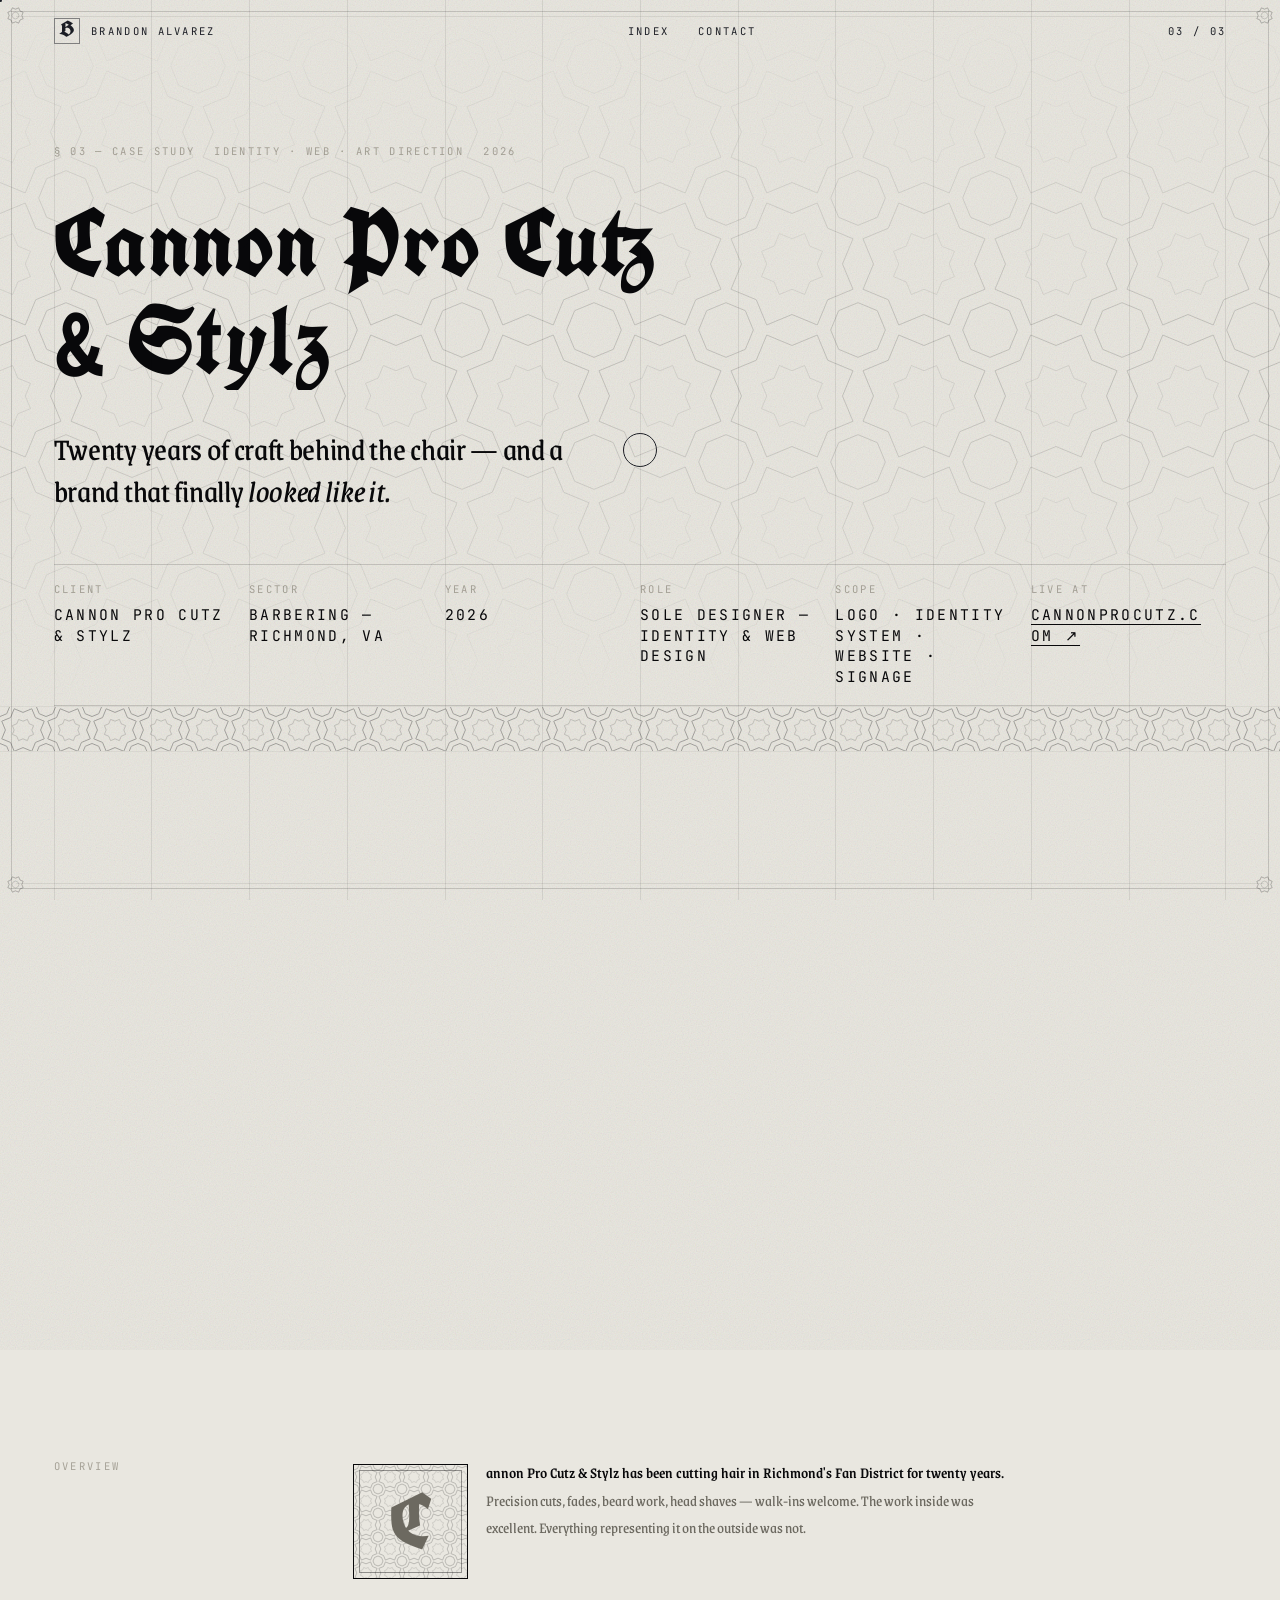
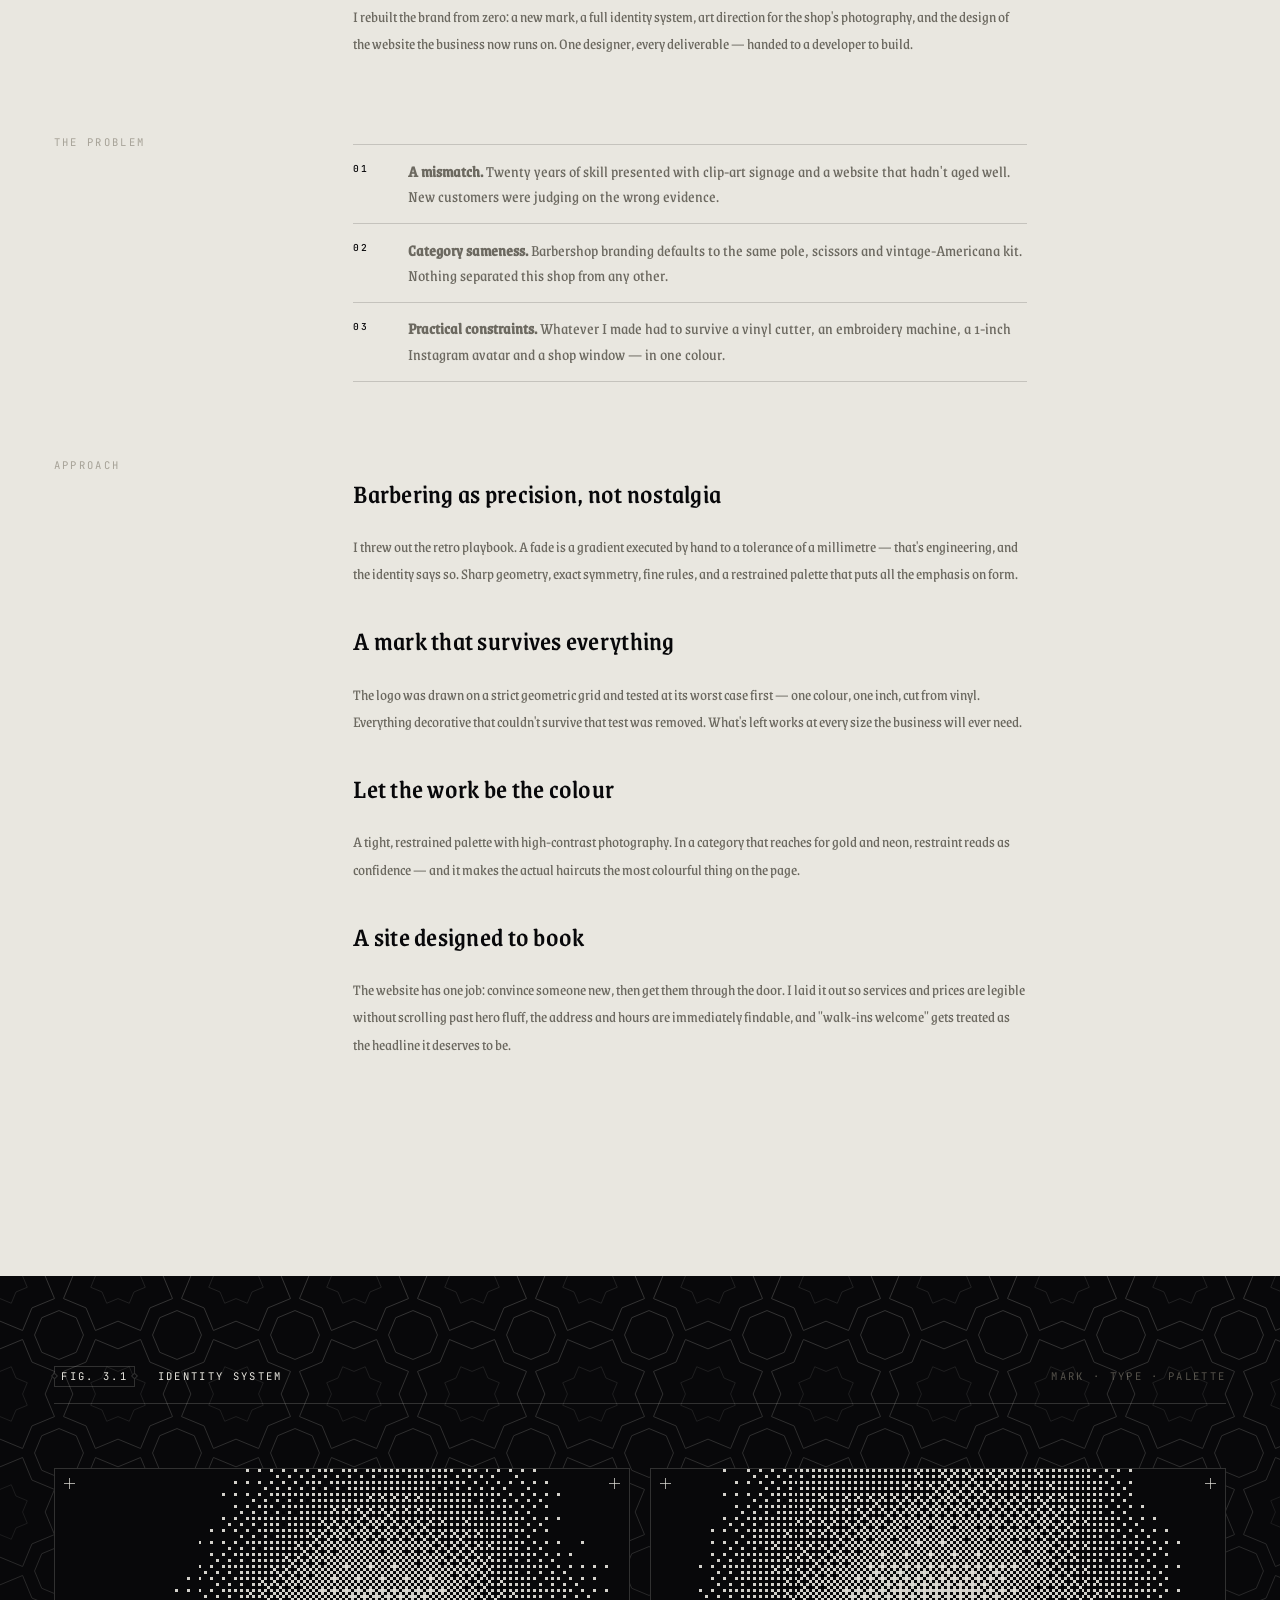
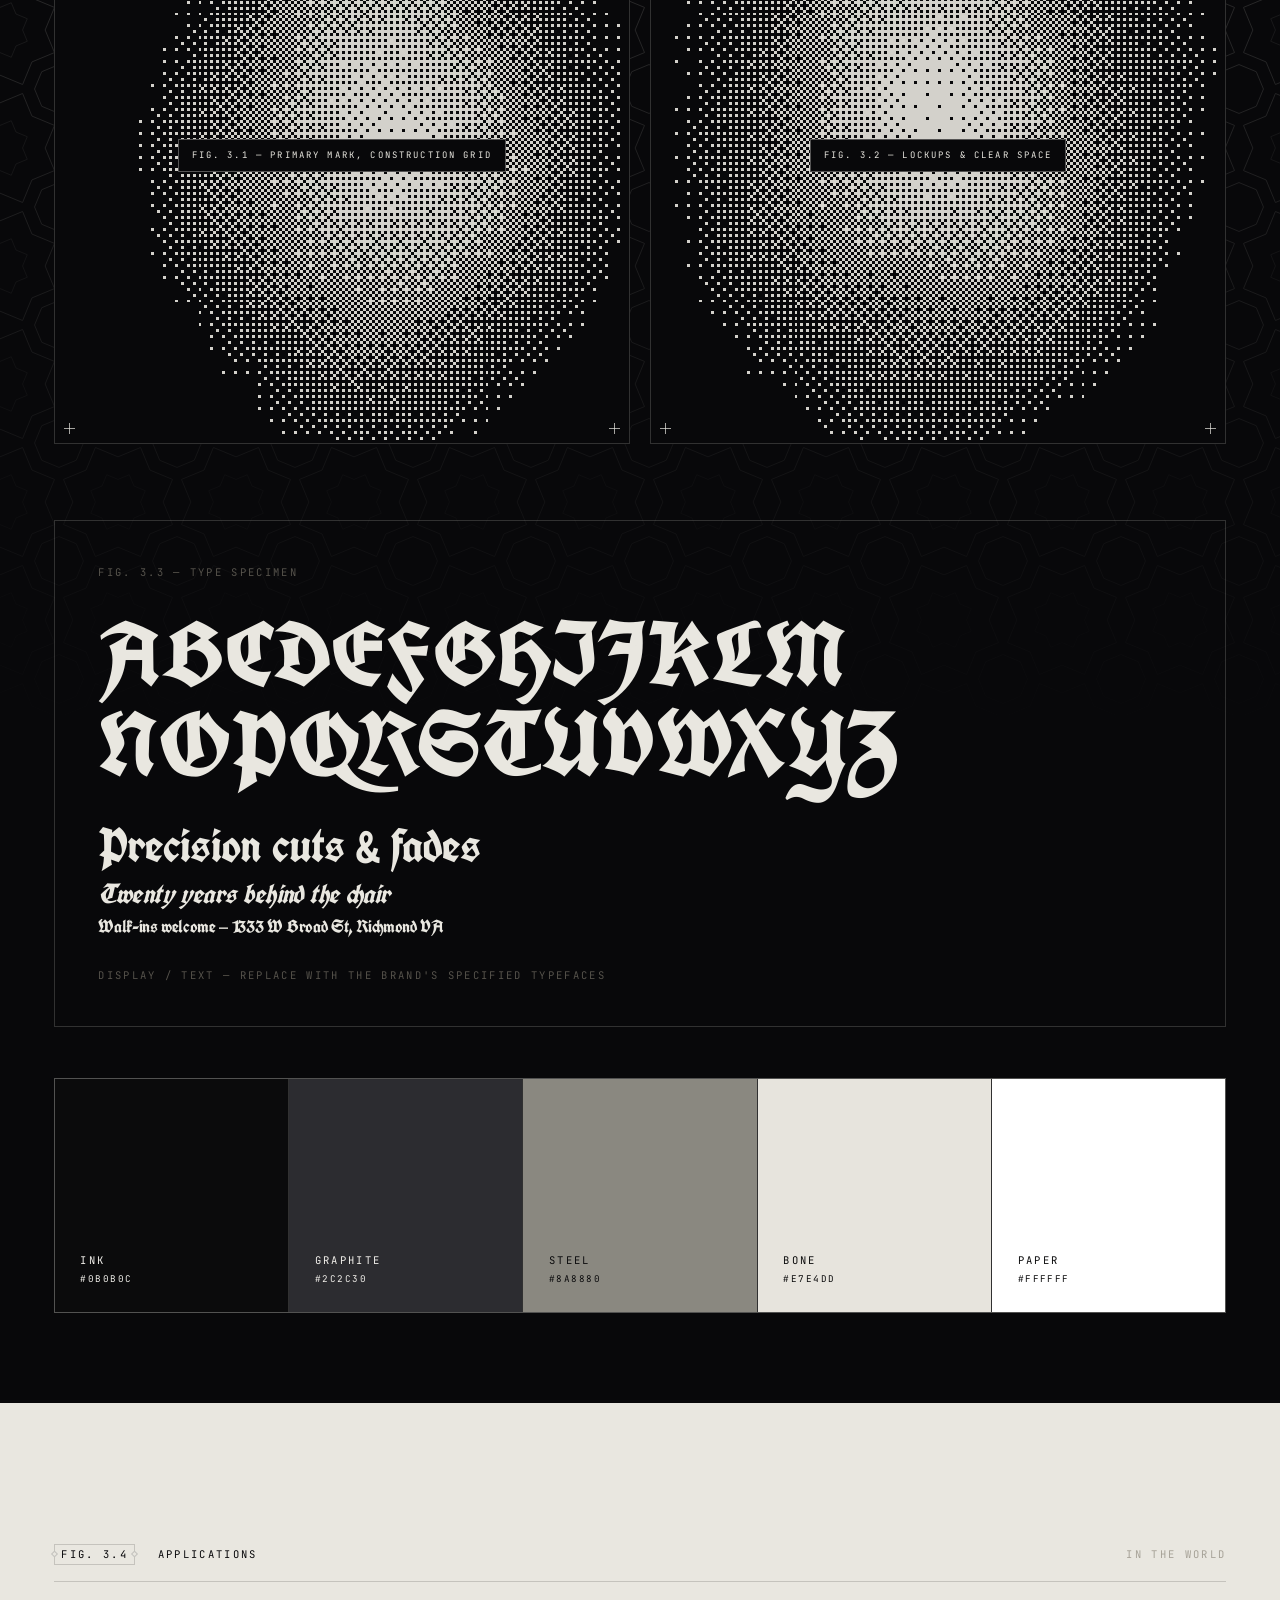
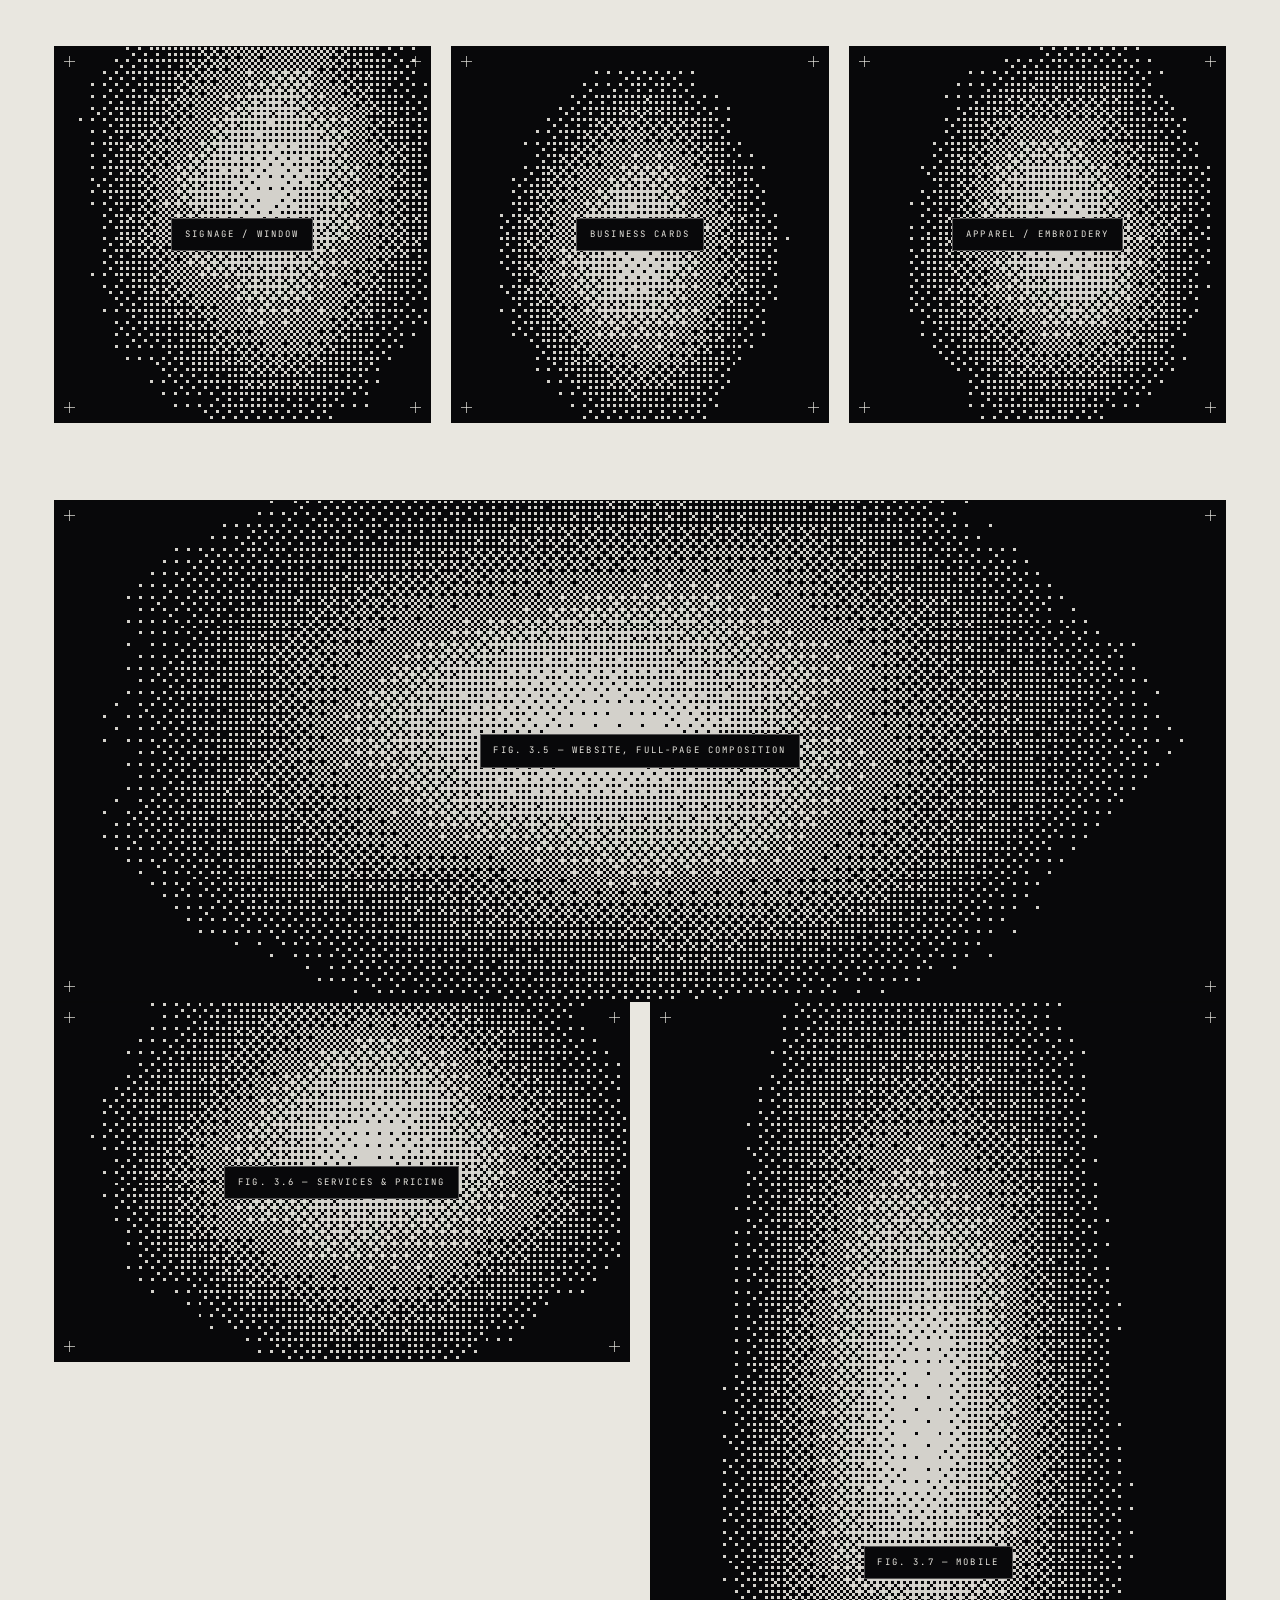
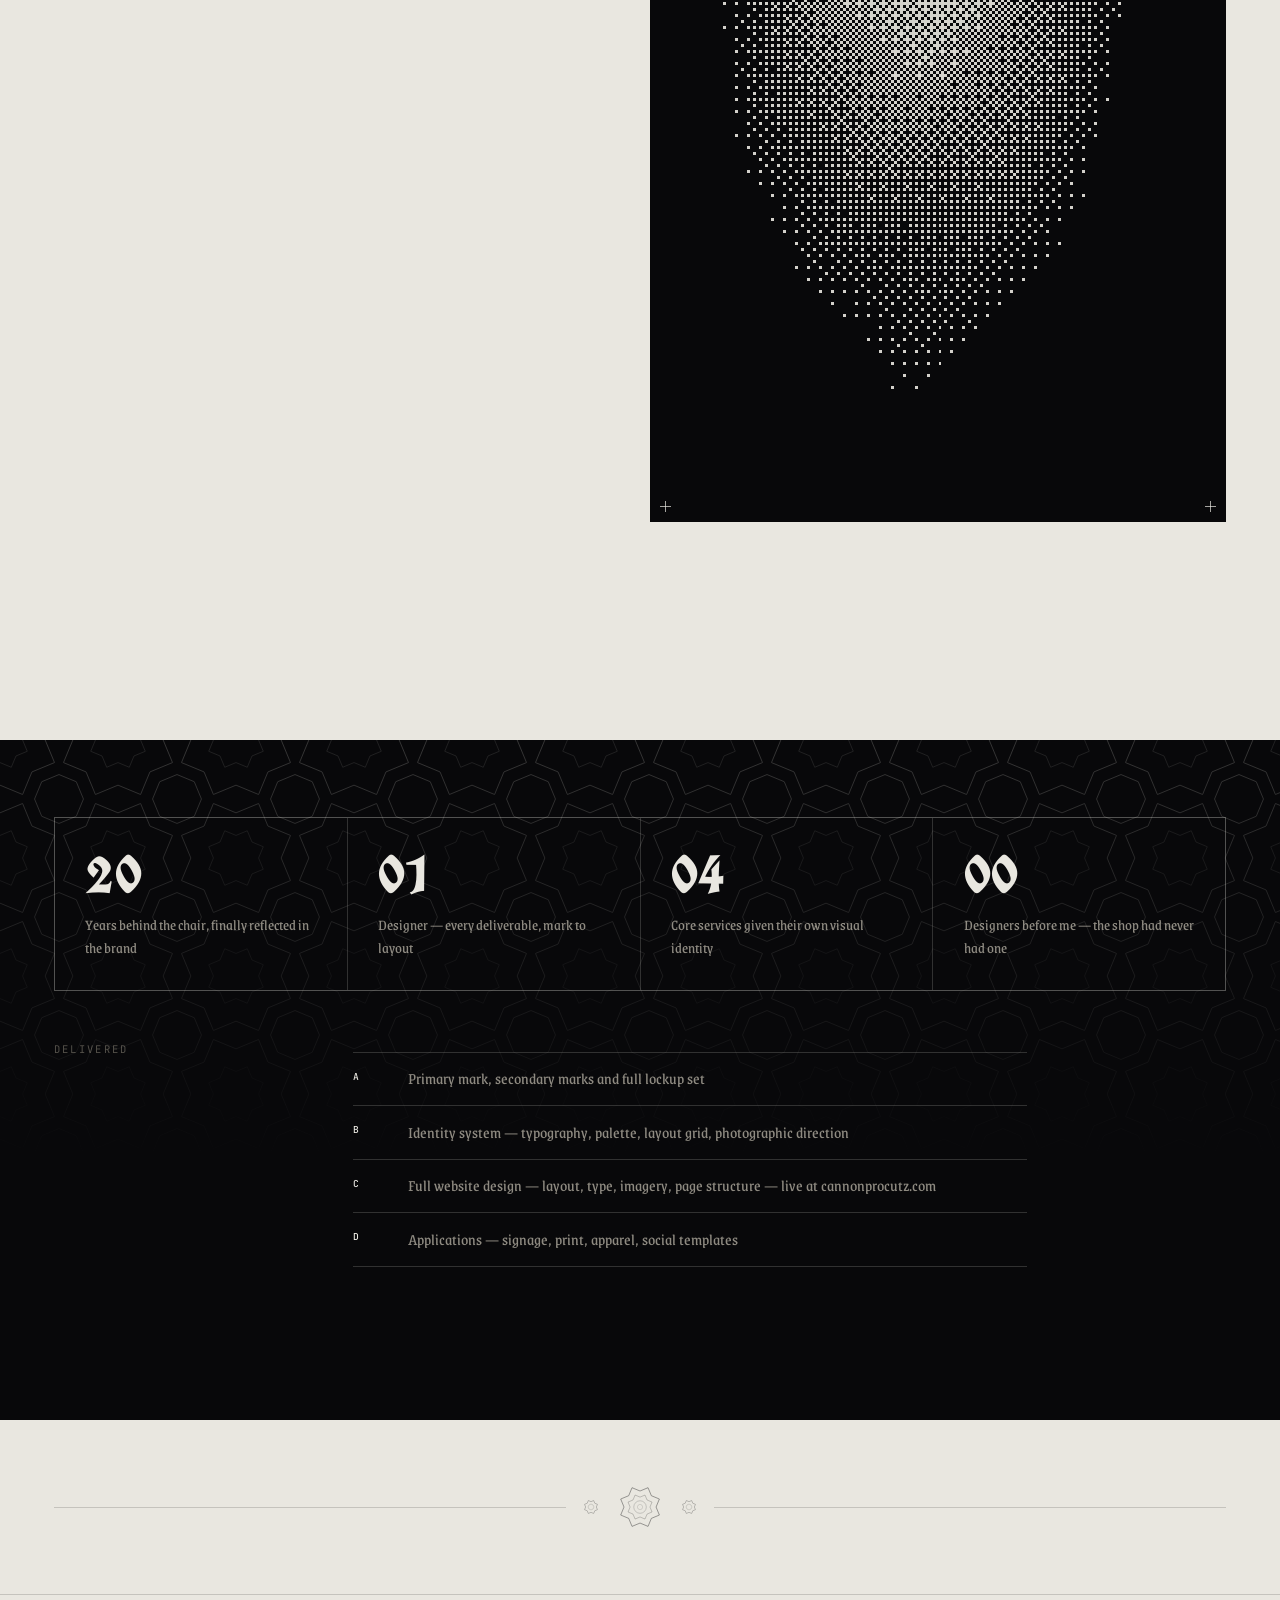
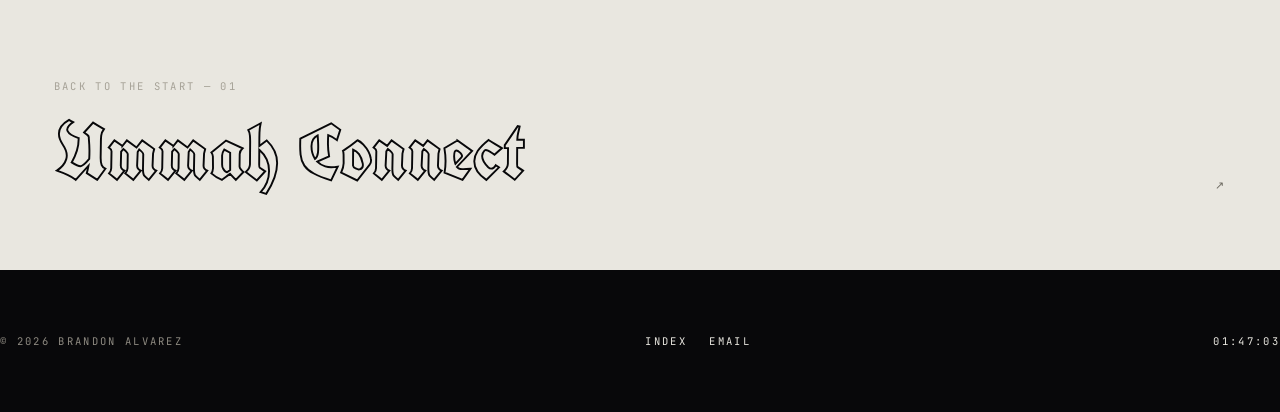
==== commit 09aa9147: "Add files via upload" ====
--- a/work/cannon-pro-cutz.html
+++ b/work/cannon-pro-cutz.html
@@ -26,7 +26,7 @@
 
 <header class="hdr">
   <a class="mark" href="../index.html" data-cursor="Back">
-    <span class="glyph">B</span><span class="mono">Brandon</span>
+    <span class="glyph">B</span><span class="mono">Brandon Alvarez</span>
   </a>
   <nav>
     <a href="../index.html#work" class="mono">Index</a>
@@ -53,7 +53,7 @@
     <div><dt>Client</dt><dd>Cannon Pro Cutz &amp; Stylz</dd></div>
     <div><dt>Sector</dt><dd>Barbering — Richmond, VA</dd></div>
     <div><dt>Year</dt><dd>2026</dd></div>
-    <div><dt>Role</dt><dd>Sole designer — identity, web, art direction</dd></div>
+    <div><dt>Role</dt><dd>Sole designer — identity &amp; web design</dd></div>
     <div><dt>Scope</dt><dd>Logo · Identity system · Website · Signage</dd></div>
     <div><dt>Live at</dt><dd><a href="https://cannonprocutz.com" target="_blank" rel="noopener" data-cursor="Visit" style="border-bottom:1px solid currentColor">cannonprocutz.com&nbsp;↗</a></dd></div>
   </dl>
@@ -80,8 +80,8 @@
         for twenty years.</strong> Precision cuts, fades, beard work, head shaves — walk-ins
         welcome. The work inside was excellent. Everything representing it on the outside was not.</p>
         <p>I rebuilt the brand from zero: a new mark, a full identity system, art direction for
-        the shop's photography, and the website the business now runs on. One person, every
-        deliverable.</p>
+        the shop's photography, and the design of the website the business now runs on. One
+        designer, every deliverable — handed to a developer to build.</p>
       </div>
     </div>
 
@@ -114,10 +114,11 @@
         for gold and neon, restraint reads as confidence — and it makes the actual haircuts the
         most colourful thing on the page.</p>
 
-        <h3>A site that books</h3>
-        <p>The website has one job: convince someone new, then get them through the door.
-        Services and prices legible without scrolling past hero fluff, address and hours
-        immediately findable, and "walk-ins welcome" treated as the headline it deserves to be.</p>
+        <h3>A site designed to book</h3>
+        <p>The website has one job: convince someone new, then get them through the door. I laid
+        it out so services and prices are legible without scrolling past hero fluff, the address
+        and hours are immediately findable, and "walk-ins welcome" gets treated as the headline
+        it deserves to be.</p>
       </div>
     </div>
 
@@ -198,7 +199,7 @@
   <div class="wrap">
     <div class="metrics rv">
       <div class="metric"><div class="v">20</div><div class="k">Years behind the chair, finally reflected in the brand</div></div>
-      <div class="metric"><div class="v">01</div><div class="k">Designer — every deliverable, mark to markup</div></div>
+      <div class="metric"><div class="v">01</div><div class="k">Designer — every deliverable, mark to layout</div></div>
       <div class="metric"><div class="v">04</div><div class="k">Core services given their own visual identity</div></div>
       <div class="metric"><div class="v">00</div><div class="k">Designers before me — the shop had never had one</div></div>
     </div>
@@ -209,7 +210,7 @@
         <ul class="cs-list">
           <li><b>A</b><span>Primary mark, secondary marks and full lockup set</span></li>
           <li><b>B</b><span>Identity system — typography, palette, layout grid, photographic direction</span></li>
-          <li><b>C</b><span>Website — designed and built end to end, live at cannonprocutz.com</span></li>
+          <li><b>C</b><span>Full website design — layout, type, imagery, page structure — live at cannonprocutz.com</span></li>
           <li><b>D</b><span>Applications — signage, print, apparel, social templates</span></li>
         </ul>
       </div>
@@ -235,8 +236,8 @@
 
 <footer class="section" data-theme="dark" style="padding-block:clamp(40px,5vw,80px)">
   <div class="wrap ftr mono" style="border:0;padding:0">
-    <span class="muted">© <span data-year></span> Brandon</span>
-    <div class="socials"><a href="../index.html">Index</a><a href="mailto:anselma1250@gmail.com">Email</a></div>
+    <span class="muted">© <span data-year></span> Brandon Alvarez</span>
+    <div class="socials"><a href="../index.html">Index</a><a href="mailto:alvrz.brandon01@gmail.com">Email</a></div>
     <span data-clock="America/New_York">--:--:--</span>
   </div>
 </footer>
--- a/assets/css/main.css
+++ b/assets/css/main.css
@@ -131,7 +131,7 @@
 /* blackletter has no real italic — emphasis switches to the text sibling */
 .display em{font-family:var(--f-serif);font-style:italic;font-weight:400;letter-spacing:-.01em}
 
-.d1{font-size:clamp(3.3rem, 13.5vw, 14rem)}
+.d1{font-size:clamp(2.9rem, 10.6vw, 11rem)}
 .d2{font-size:clamp(2.3rem, 7.4vw, 7rem)}
 .d3{font-size:clamp(2rem, 4.6vw, 4rem)}
 .d4{font-size:clamp(1.5rem, 2.6vw, 2.3rem)}
@@ -388,6 +388,12 @@
 .slot .dither-fill canvas{width:100%;height:100%;object-fit:cover}
 .slot canvas.dithered{position:absolute;inset:0}
 .slot > img{position:absolute;inset:0;width:100%;height:100%;object-fit:cover}
+/* UI screenshots: show the whole screen, uncropped and undithered. The dither
+   belongs on photography — run over an interface it eats the type, which is
+   exactly the thing the screenshot is meant to prove. */
+.slot.ui{background:var(--ink);padding:clamp(10px,1.4vw,22px)}
+.slot.ui > img{position:relative;inset:auto;width:100%;height:100%;object-fit:contain}
+.slot.ui .cap{display:none}
 .slot .tick{position:absolute;width:11px;height:11px;border:0}
 .slot .tick::before,.slot .tick::after{content:"";position:absolute;background:var(--vellum);opacity:.7}
 .slot .tick::before{left:0;top:5px;width:11px;height:1px}
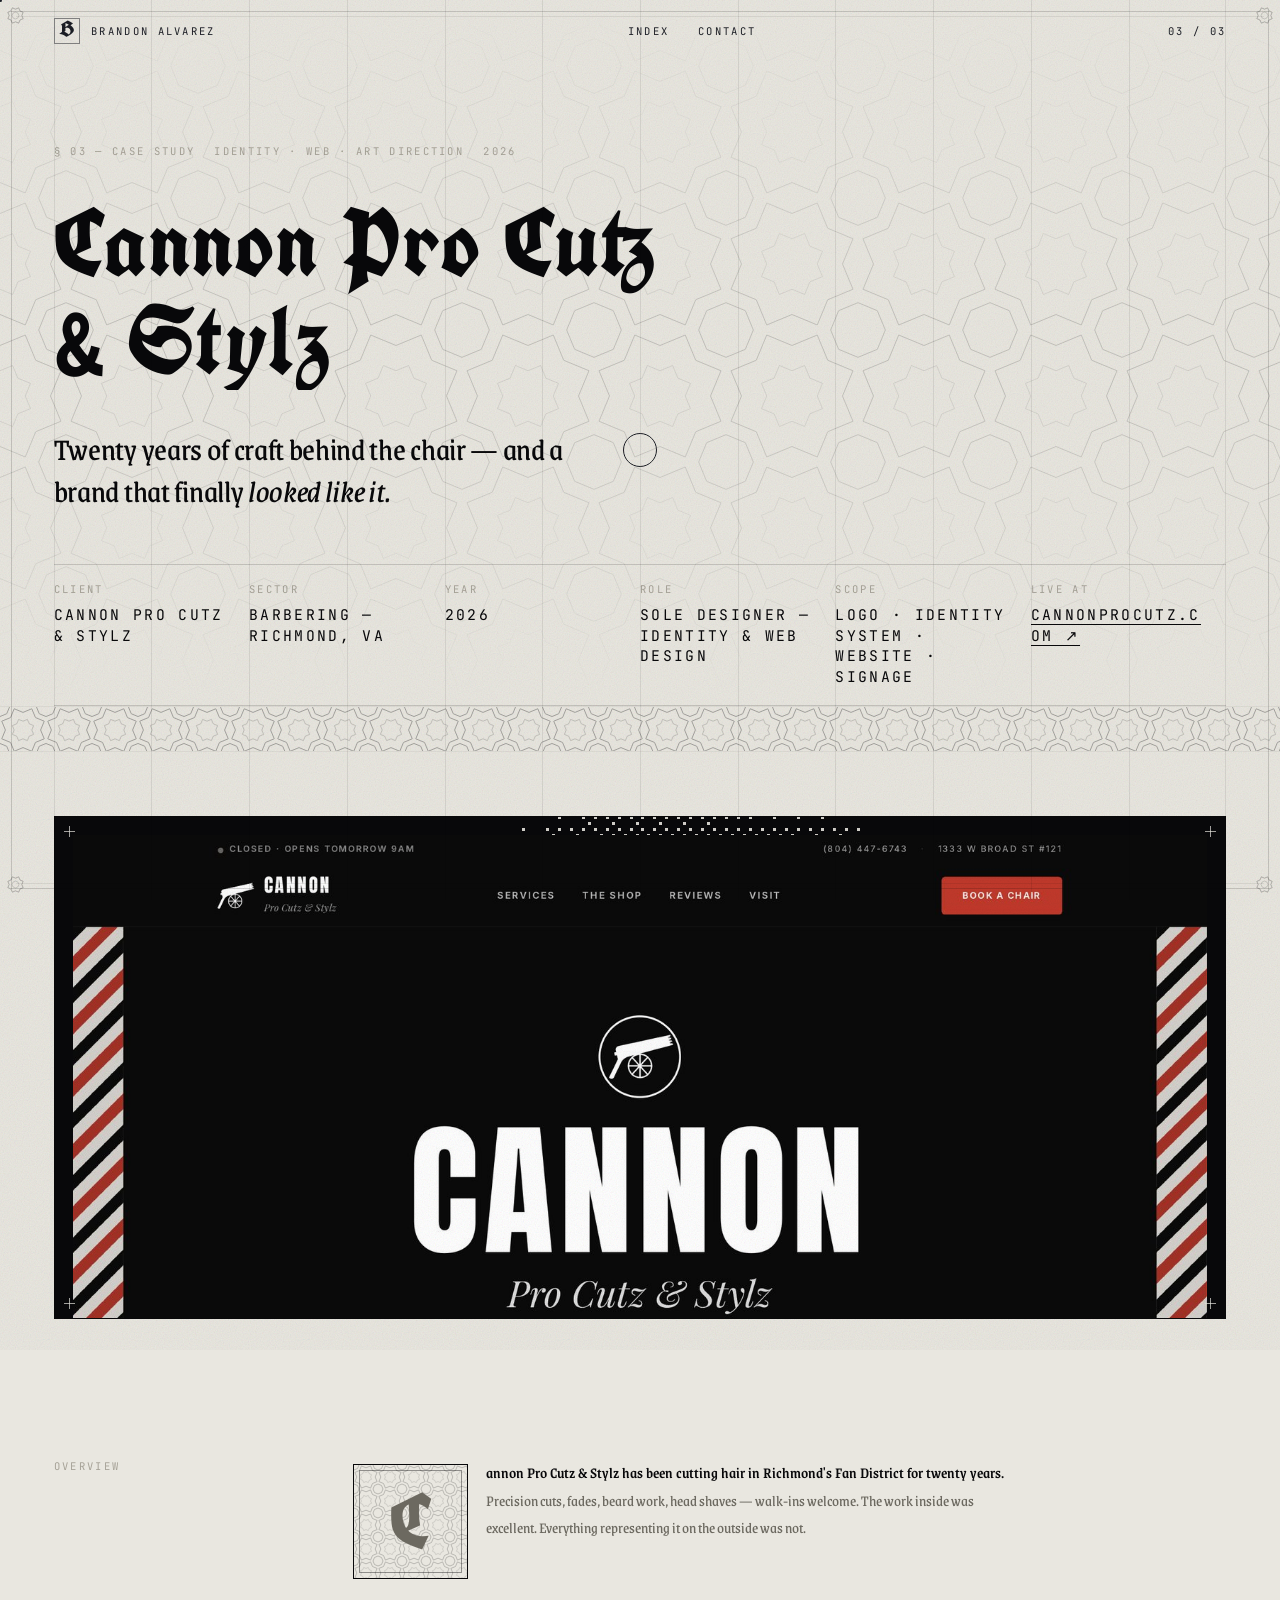
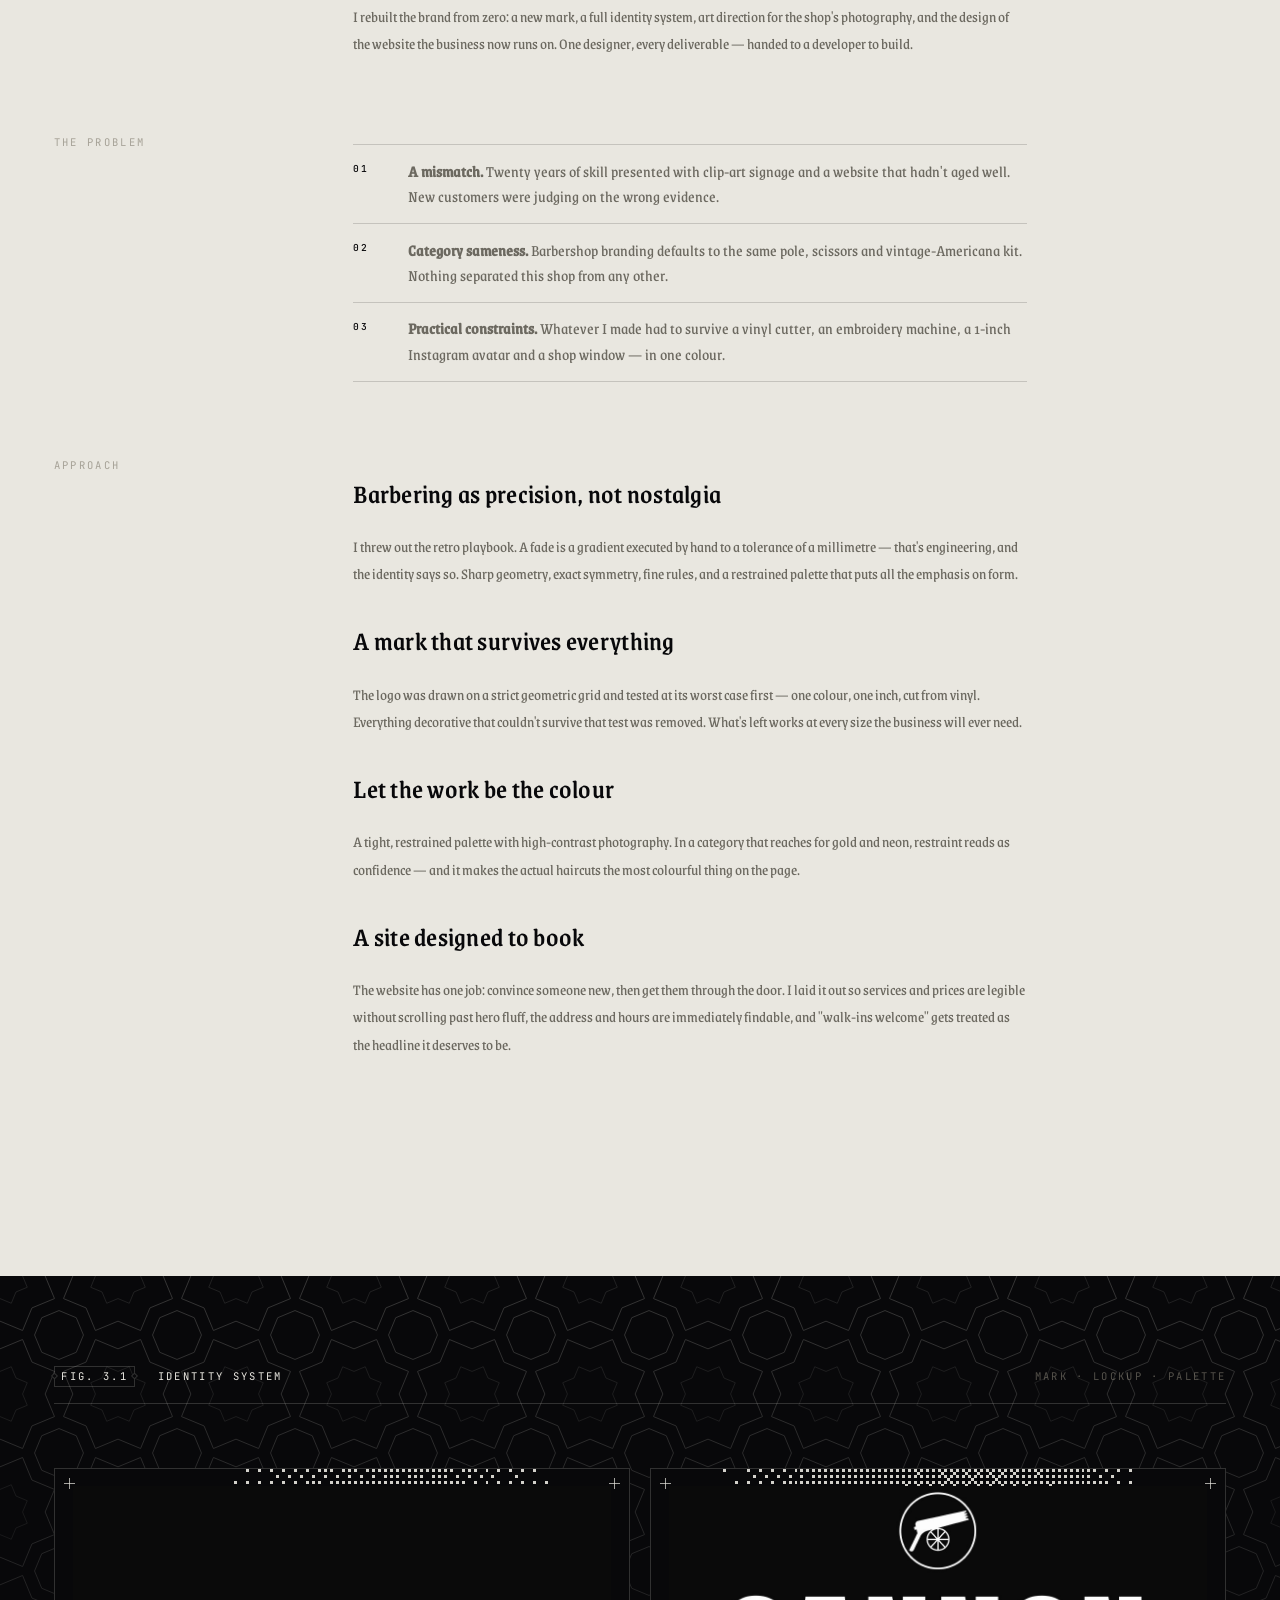
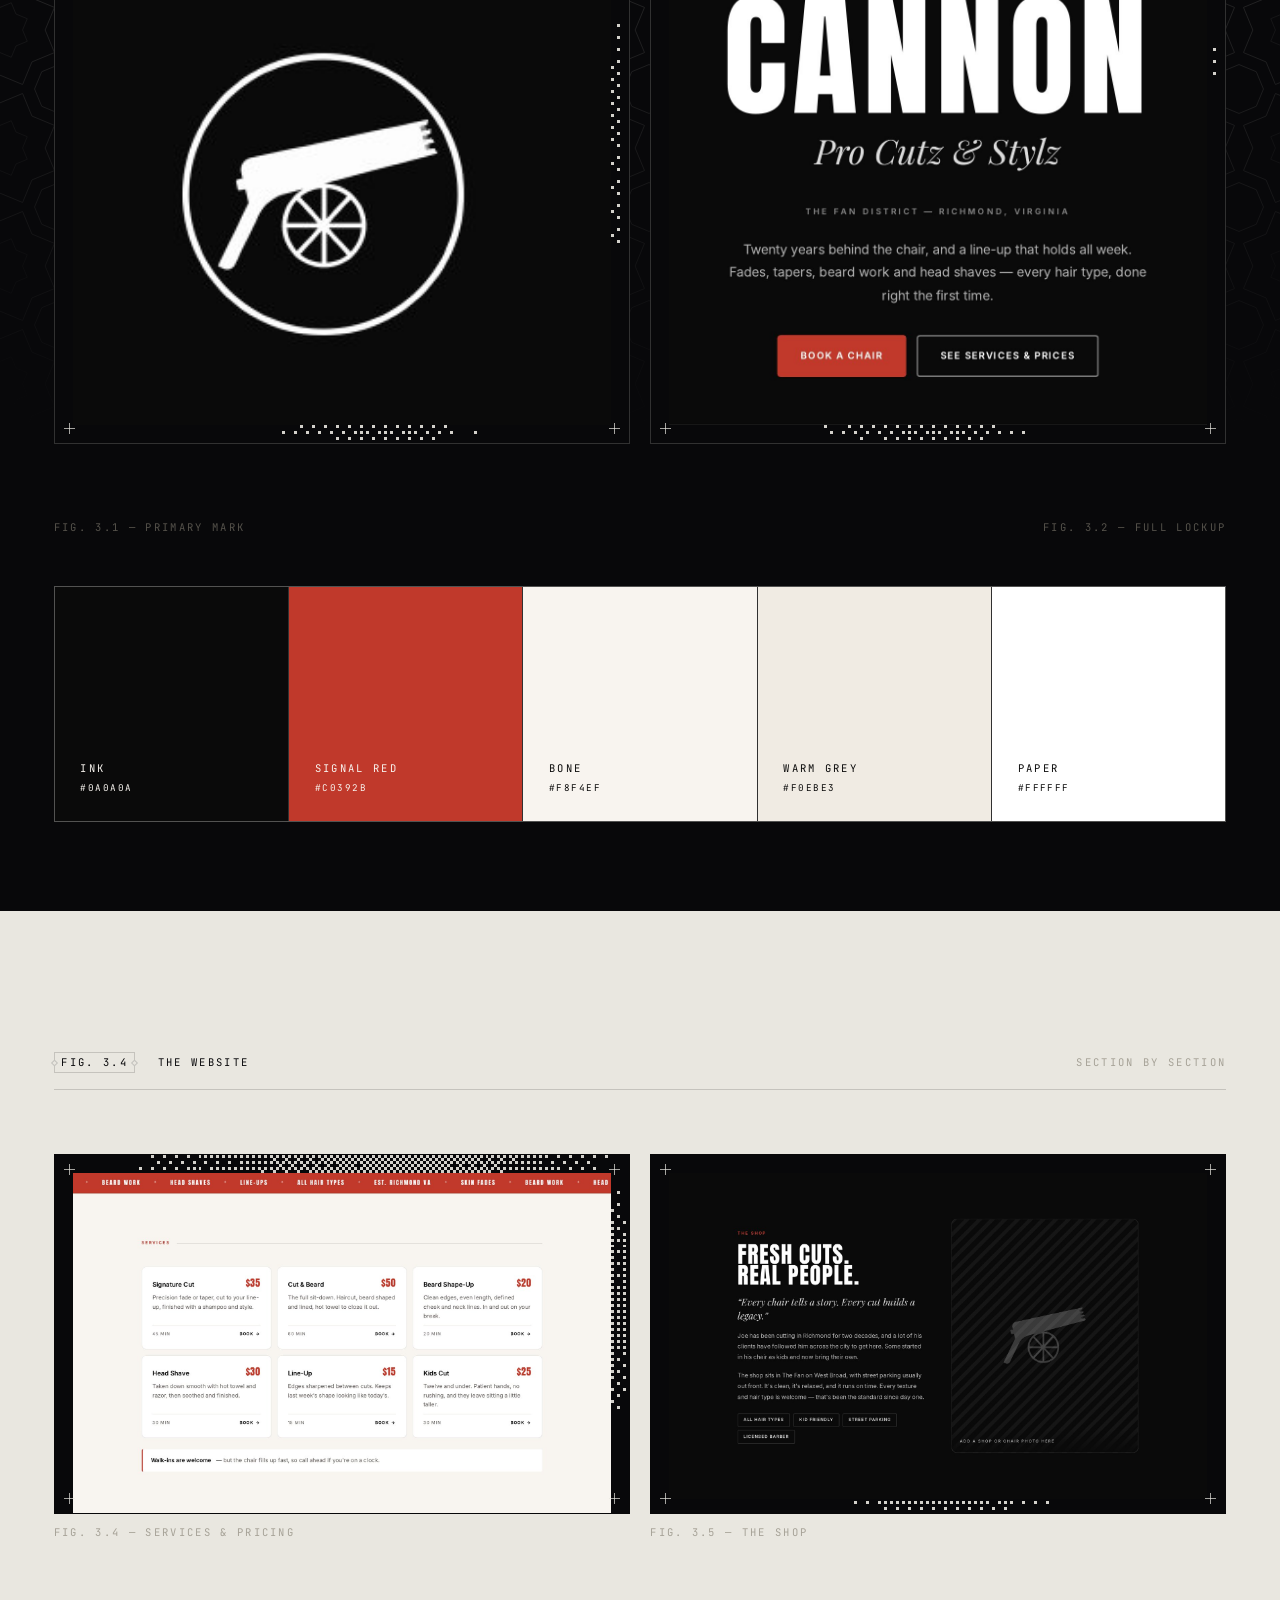
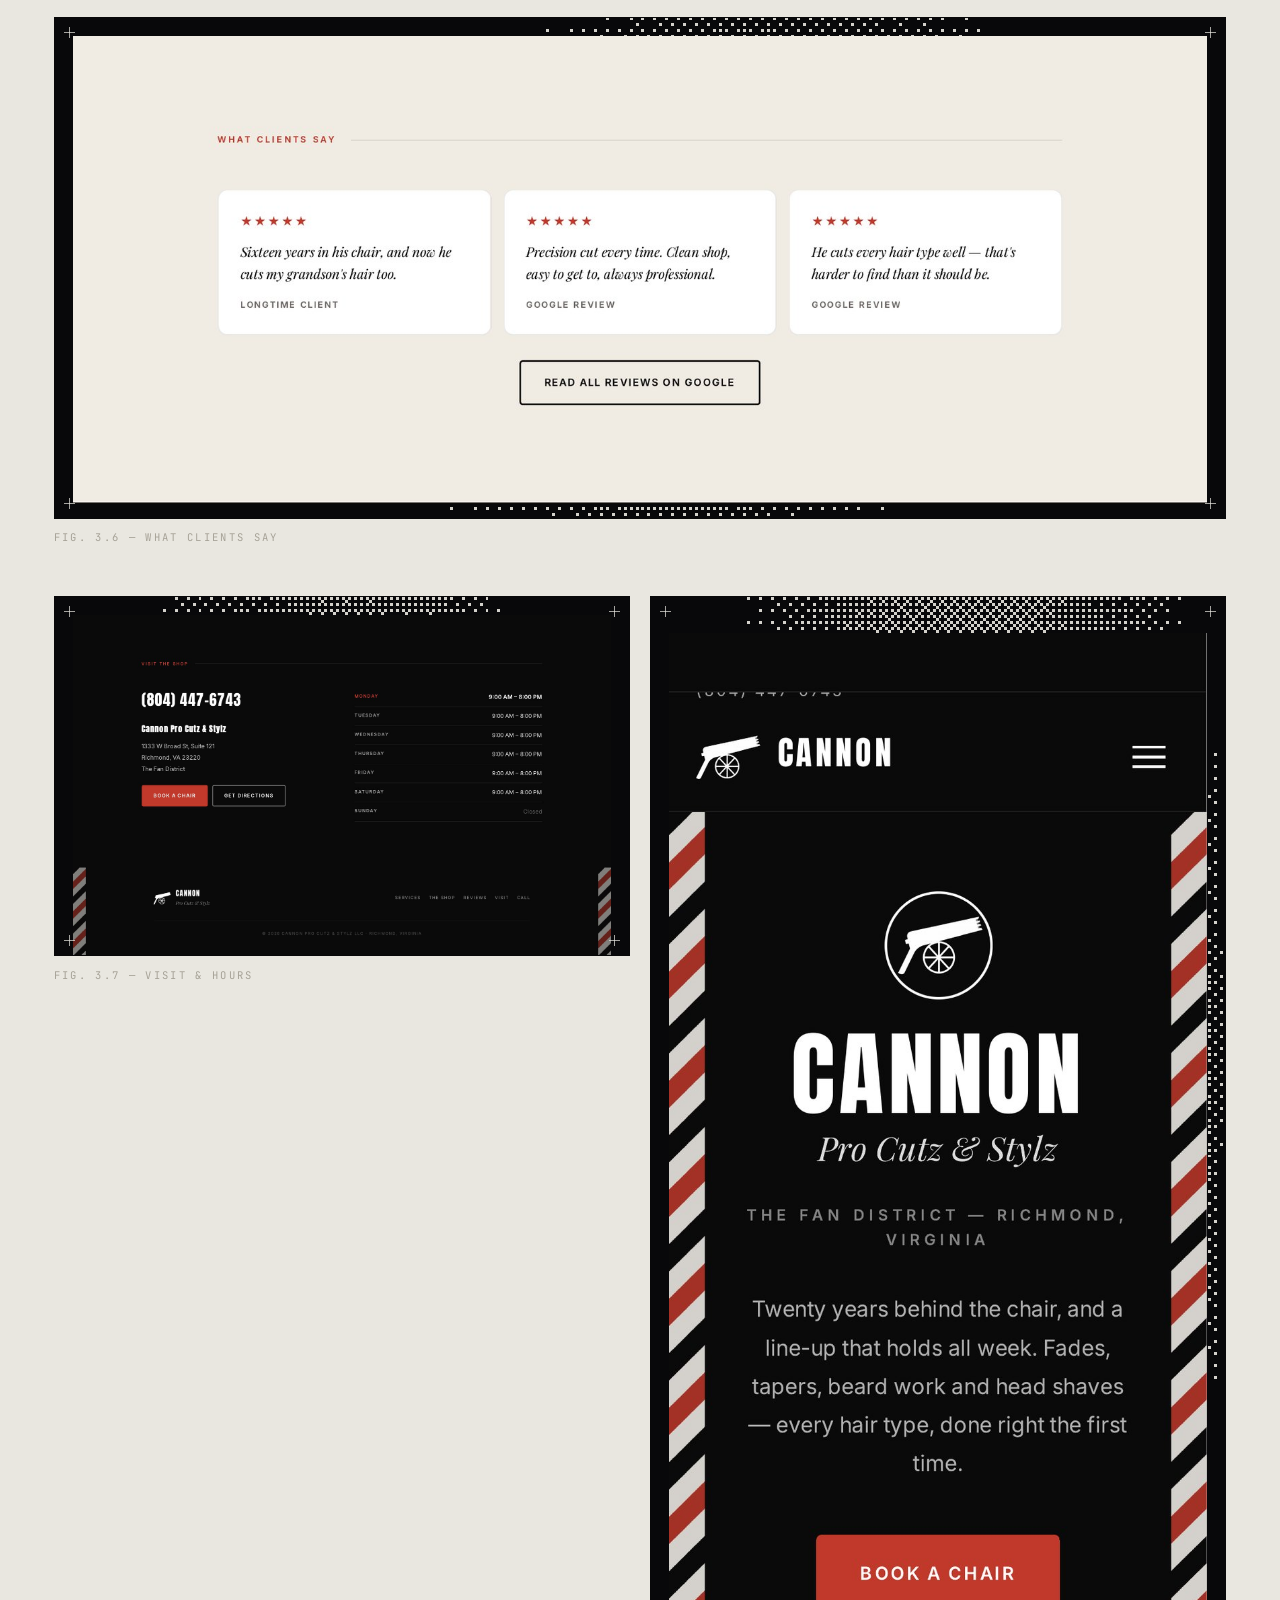
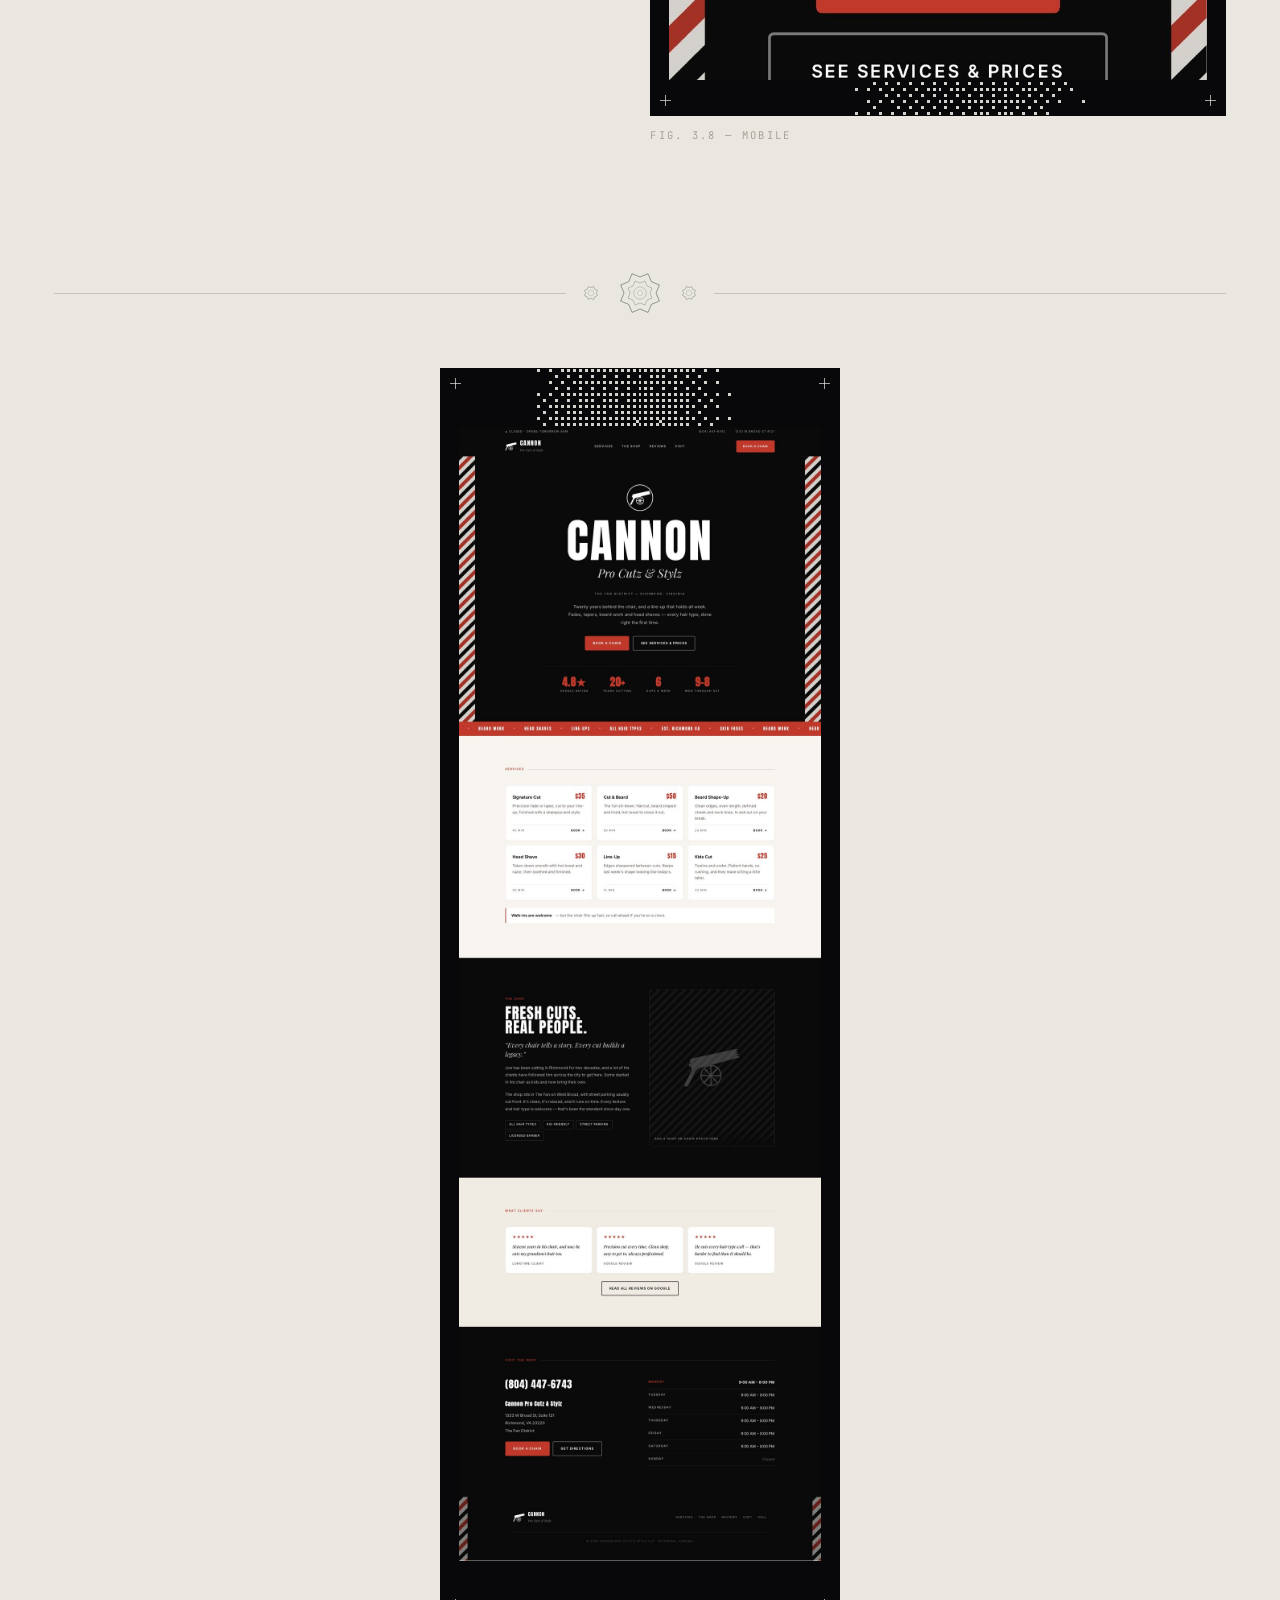
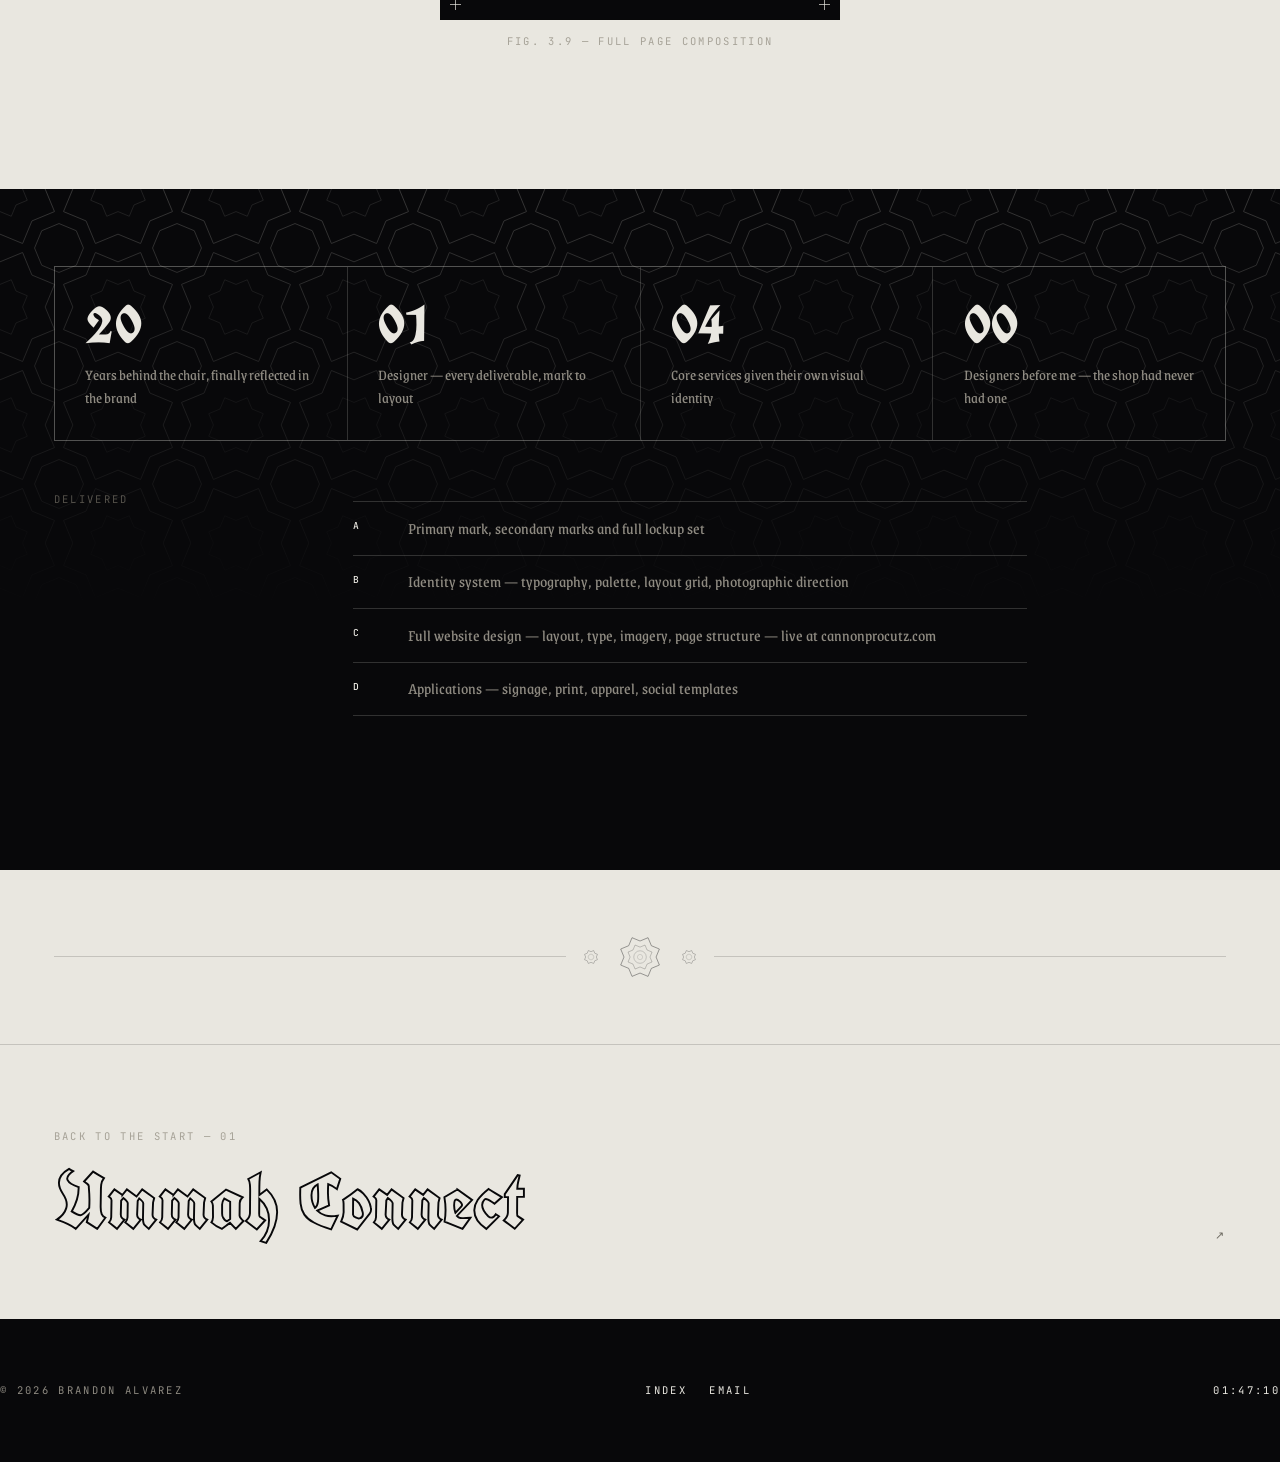
==== commit 47e48a71: "Add files via upload" ====
--- a/work/cannon-pro-cutz.html
+++ b/work/cannon-pro-cutz.html
@@ -63,9 +63,9 @@
 
 <section class="section" style="padding-top:clamp(36px,5vw,70px)">
   <div class="wrap">
-    <div class="slot wide wipe">
+    <div class="slot wide ui wipe">
+      <img src="../assets/img/cannon-hero.jpg" alt="Cannon Pro Cutz &amp; Stylz website hero — the wordmark on black with barber-pole edges">
       <span class="tick tl"></span><span class="tick tr"></span><span class="tick bl"></span><span class="tick br"></span>
-      <span class="cap">Hero image — 21:9<br>Storefront, signage, or the logo applied in situ</span>
     </div>
   </div>
 </section>
@@ -130,35 +130,29 @@
   <div class="sec-lattice" data-lattice="118" aria-hidden="true"></div>
   <div class="wrap">
     <div class="sec-head mono">
-      <span class="idx">Fig. 3.1</span><span class="ttl">Identity System</span><span class="aside">Mark · Type · Palette</span>
+      <span class="idx">Fig. 3.1</span><span class="ttl">Identity System</span><span class="aside">Mark · Lockup · Palette</span>
     </div>
 
     <div class="gal two">
-      <div class="slot square rv"><span class="tick tl"></span><span class="tick tr"></span><span class="tick bl"></span><span class="tick br"></span>
-        <span class="cap">Fig. 3.1 — Primary mark, construction grid</span></div>
-      <div class="slot square rv rv-d1"><span class="tick tl"></span><span class="tick tr"></span><span class="tick bl"></span><span class="tick br"></span>
-        <span class="cap">Fig. 3.2 — Lockups &amp; clear space</span></div>
-    </div>
-
-    <div class="specimen rv mt-l">
-      <span class="mono faint">Fig. 3.3 — Type specimen</span>
-      <div class="glyphs">ABCDEFGHIJKLM<br>NOPQRSTUVWXYZ</div>
-      <div class="scale">
-        <div style="font-size:clamp(1.6rem,4vw,3rem)">Precision cuts &amp; fades</div>
-        <div style="font-size:clamp(1.1rem,2.2vw,1.7rem);font-style:italic">Twenty years behind the chair</div>
-        <div style="font-size:clamp(.9rem,1.4vw,1.1rem)">Walk-ins welcome — 1333 W Broad St, Richmond VA</div>
-      </div>
-      <!-- EDIT: replace with the actual typefaces you specified for the brand -->
-      <span class="mono faint">Display / Text — replace with the brand's specified typefaces</span>
-    </div>
-
-    <!-- EDIT: swap these hex values for the real brand palette -->
+      <div class="slot square ui rv">
+        <img src="../assets/img/cannon-mark.jpg" alt="Cannon primary mark — a cannon in a circle">
+        <span class="tick tl"></span><span class="tick tr"></span><span class="tick bl"></span><span class="tick br"></span>
+      </div>
+      <div class="slot square ui rv rv-d1">
+        <img src="../assets/img/cannon-lockup.jpg" alt="Full Cannon lockup — mark, wordmark and Pro Cutz &amp; Stylz">
+        <span class="tick tl"></span><span class="tick tr"></span><span class="tick bl"></span><span class="tick br"></span>
+      </div>
+    </div>
+    <div class="between mono faint" style="margin-top:.85rem">
+      <span>Fig. 3.1 — Primary mark</span><span>Fig. 3.2 — Full lockup</span>
+    </div>
+
     <div class="swatches mt-l rv">
-      <div class="sw" style="background:#0B0B0C;color:#F2F0EB"><span class="mono">Ink</span><span class="hex">#0B0B0C</span></div>
-      <div class="sw" style="background:#2C2C30;color:#F2F0EB"><span class="mono">Graphite</span><span class="hex">#2C2C30</span></div>
-      <div class="sw" style="background:#8A8880;color:#0B0B0C"><span class="mono">Steel</span><span class="hex">#8A8880</span></div>
-      <div class="sw" style="background:#E7E4DD;color:#0B0B0C"><span class="mono">Bone</span><span class="hex">#E7E4DD</span></div>
-      <div class="sw" style="background:#FFFFFF;color:#0B0B0C"><span class="mono">Paper</span><span class="hex">#FFFFFF</span></div>
+      <div class="sw" style="background:#0A0A0A;color:#F8F4EF"><span class="mono">Ink</span><span class="hex">#0A0A0A</span></div>
+      <div class="sw" style="background:#C0392B;color:#F8F4EF"><span class="mono">Signal Red</span><span class="hex">#C0392B</span></div>
+      <div class="sw" style="background:#F8F4EF;color:#0A0A0A"><span class="mono">Bone</span><span class="hex">#F8F4EF</span></div>
+      <div class="sw" style="background:#F0EBE3;color:#0A0A0A"><span class="mono">Warm Grey</span><span class="hex">#F0EBE3</span></div>
+      <div class="sw" style="background:#FFFFFF;color:#0A0A0A"><span class="mono">Paper</span><span class="hex">#FFFFFF</span></div>
     </div>
   </div>
 </section>
@@ -167,29 +161,63 @@
 <section class="section">
   <div class="wrap">
     <div class="sec-head mono">
-      <span class="idx">Fig. 3.4</span><span class="ttl">Applications</span><span class="aside">In the world</span>
-    </div>
-
-    <div class="gal three">
-      <div class="slot square rv"><span class="tick tl"></span><span class="tick tr"></span><span class="tick bl"></span><span class="tick br"></span>
-        <span class="cap">Signage / window</span></div>
-      <div class="slot square rv rv-d1"><span class="tick tl"></span><span class="tick tr"></span><span class="tick bl"></span><span class="tick br"></span>
-        <span class="cap">Business cards</span></div>
-      <div class="slot square rv rv-d2"><span class="tick tl"></span><span class="tick tr"></span><span class="tick bl"></span><span class="tick br"></span>
-        <span class="cap">Apparel / embroidery</span></div>
-    </div>
-
-    <div class="slot wide rv">
+      <span class="idx">Fig. 3.4</span><span class="ttl">The Website</span><span class="aside">Section by section</span>
+    </div>
+
+    <div class="gal two" style="align-items:start">
+      <div>
+        <div class="slot ui rv">
+          <img src="../assets/img/cannon-services.jpg" alt="Services and pricing section of the Cannon website">
+          <span class="tick tl"></span><span class="tick tr"></span><span class="tick bl"></span><span class="tick br"></span>
+        </div>
+        <p class="mono faint" style="margin-top:.7rem">Fig. 3.4 — Services &amp; pricing</p>
+      </div>
+      <div>
+        <div class="slot ui rv rv-d1">
+          <img src="../assets/img/cannon-shop.jpg" alt="The Shop section — Fresh Cuts. Real People.">
+          <span class="tick tl"></span><span class="tick tr"></span><span class="tick bl"></span><span class="tick br"></span>
+        </div>
+        <p class="mono faint" style="margin-top:.7rem">Fig. 3.5 — The shop</p>
+      </div>
+    </div>
+
+    <div class="slot wide ui rv">
+      <img src="../assets/img/cannon-reviews.jpg" alt="Client reviews section of the Cannon website">
       <span class="tick tl"></span><span class="tick tr"></span><span class="tick bl"></span><span class="tick br"></span>
-      <span class="cap">Fig. 3.5 — Website, full-page composition</span>
-    </div>
-
-    <div class="gal two">
-      <div class="slot rv"><span class="tick tl"></span><span class="tick tr"></span><span class="tick bl"></span><span class="tick br"></span>
-        <span class="cap">Fig. 3.6 — Services &amp; pricing</span></div>
-      <div class="slot phone rv rv-d1" style="max-width:none"><span class="tick tl"></span><span class="tick tr"></span><span class="tick bl"></span><span class="tick br"></span>
-        <span class="cap">Fig. 3.7 — Mobile</span></div>
-    </div>
+    </div>
+    <p class="mono faint" style="margin-top:.7rem">Fig. 3.6 — What clients say</p>
+
+    <div class="gal two mt-l" style="align-items:start">
+      <div>
+        <div class="slot ui rv">
+          <img src="../assets/img/cannon-visit.jpg" alt="Visit the shop — phone, address and opening hours">
+          <span class="tick tl"></span><span class="tick tr"></span><span class="tick bl"></span><span class="tick br"></span>
+        </div>
+        <p class="mono faint" style="margin-top:.7rem">Fig. 3.7 — Visit &amp; hours</p>
+      </div>
+      <div>
+        <div class="slot phone ui rv rv-d1" style="max-width:none">
+          <img src="../assets/img/cannon-mobile.jpg" alt="Cannon website on mobile">
+          <span class="tick tl"></span><span class="tick tr"></span><span class="tick bl"></span><span class="tick br"></span>
+        </div>
+        <p class="mono faint" style="margin-top:.7rem">Fig. 3.8 — Mobile</p>
+      </div>
+    </div>
+
+    <div class="center-orn" style="padding-block:clamp(30px,4vw,56px)">
+      <div class="orn-rule" style="width:100%">
+        <i class="sm" data-motif="mark" data-motif-weight="2.6"></i>
+        <i data-motif="khatam" data-motif-weight="1.5"></i>
+        <i class="sm" data-motif="mark" data-motif-weight="2.6"></i>
+      </div>
+    </div>
+
+    <div class="slot ui rv" style="aspect-ratio:900/2818;max-width:400px;margin-inline:auto">
+      <img src="../assets/img/cannon-full.jpg" alt="The complete Cannon Pro Cutz &amp; Stylz website, full page">
+      <span class="tick tl"></span><span class="tick tr"></span><span class="tick bl"></span><span class="tick br"></span>
+    </div>
+    <p class="mono faint" style="margin-top:.85rem;text-align:center">Fig. 3.9 — Full page composition</p>
+
   </div>
 </section>
 
--- a/assets/css/main.css
+++ b/assets/css/main.css
@@ -525,12 +525,23 @@
 .mask{overflow:hidden;display:block}
 .mask > *{display:block;transform:translateY(105%);transition:transform 1.15s var(--e-out)}
 .mask.in > *{transform:none}
-.wipe{clip-path:inset(0 0 100% 0);transition:clip-path 1.25s var(--e-out)}
-.wipe.in{clip-path:inset(0 0 0 0)}
+/* Reveal-wipe.
+   NB: this deliberately does NOT use clip-path on the element itself.
+   IntersectionObserver measures the target's *clipped* area, so an element
+   hidden with clip-path reports 0% visible, never crosses the threshold,
+   never gets .in — and stays hidden forever. Deadlock. Instead a curtain
+   pseudo-element covers it, leaving the element itself fully measurable. */
+.wipe{position:relative}
+.wipe::before{
+  content:"";position:absolute;inset:-1px;z-index:4;pointer-events:none;
+  background:var(--bg);transform-origin:top;
+  transition:transform 1.15s var(--e-out);
+}
+.wipe.in::before{transform:scaleY(0)}
 
 @media (prefers-reduced-motion:reduce){
   *{animation-duration:.001ms!important;transition-duration:.001ms!important}
-  .rv{opacity:1;transform:none}.mask > *{transform:none}.wipe{clip-path:none}
+  .rv{opacity:1;transform:none}.mask > *{transform:none}.wipe::before{display:none}
 }
 
 /* ---------- 19b. SMALL SCREENS ---------- */
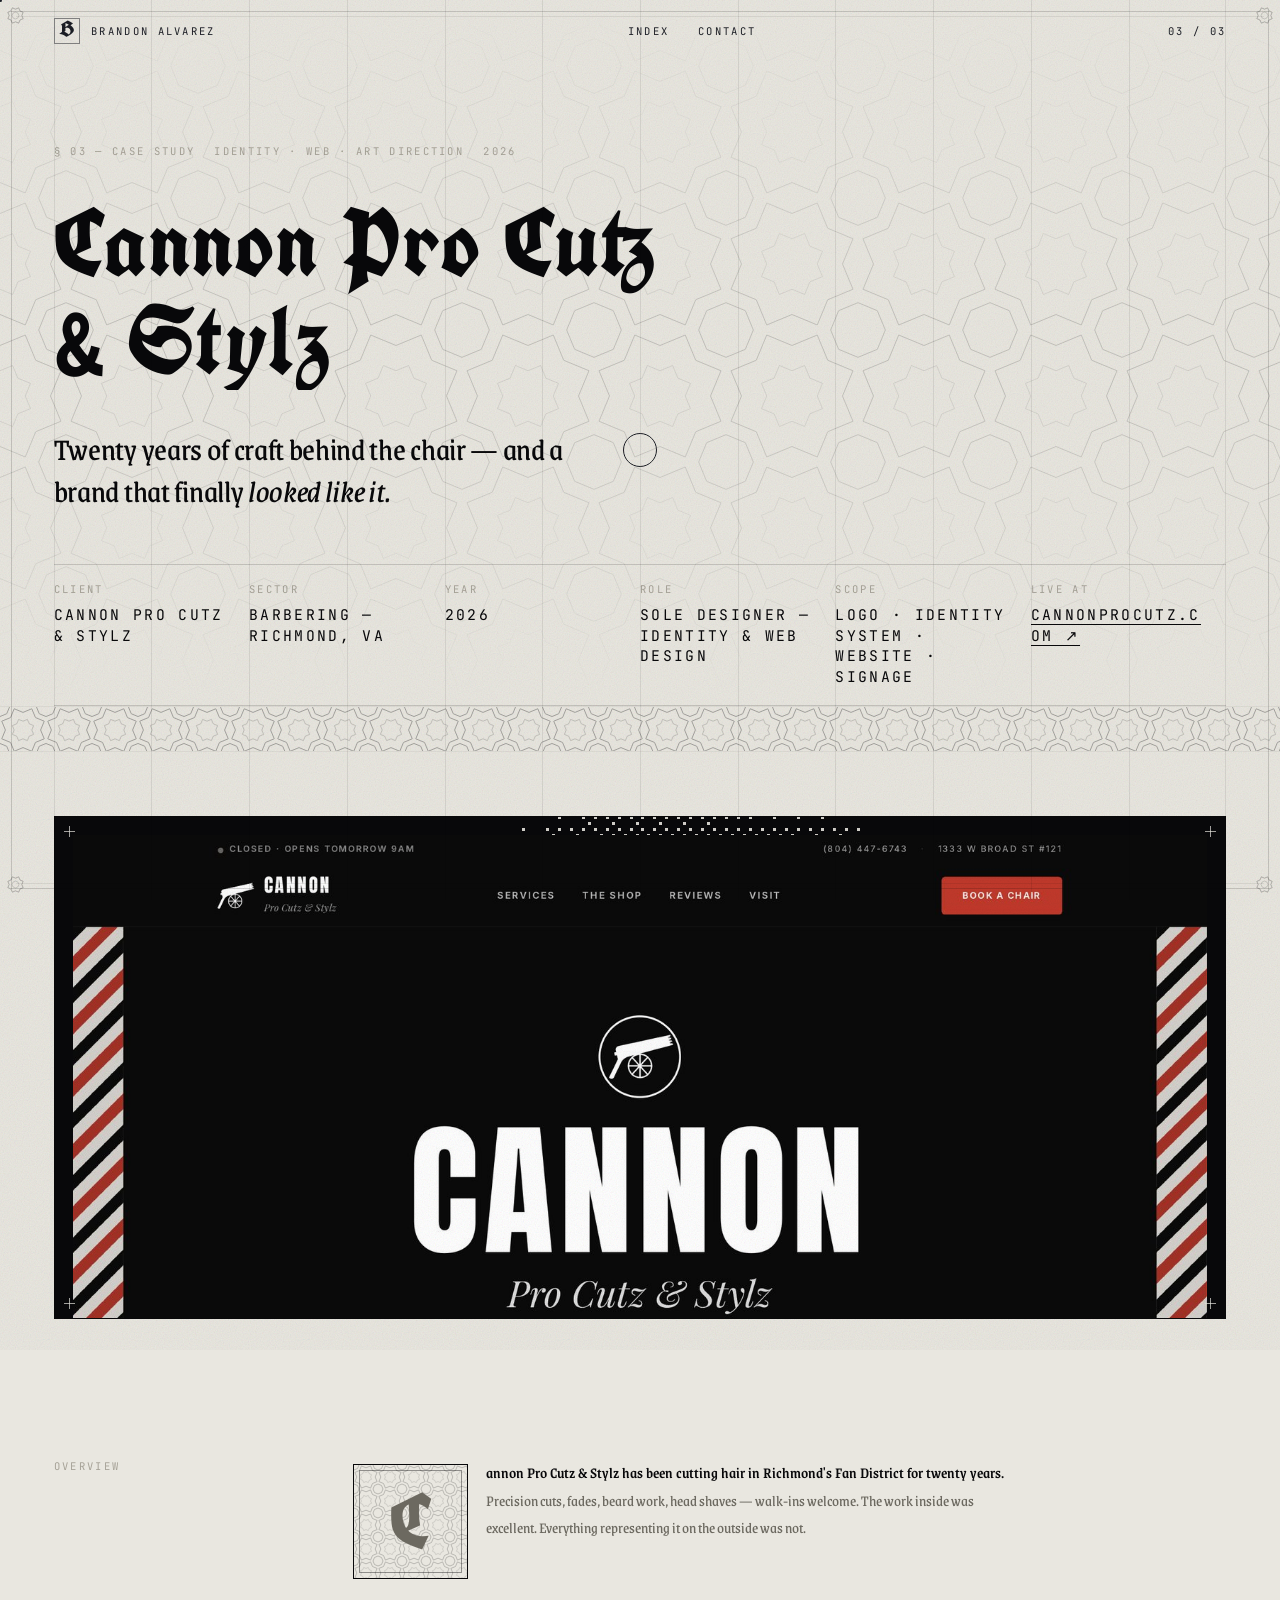
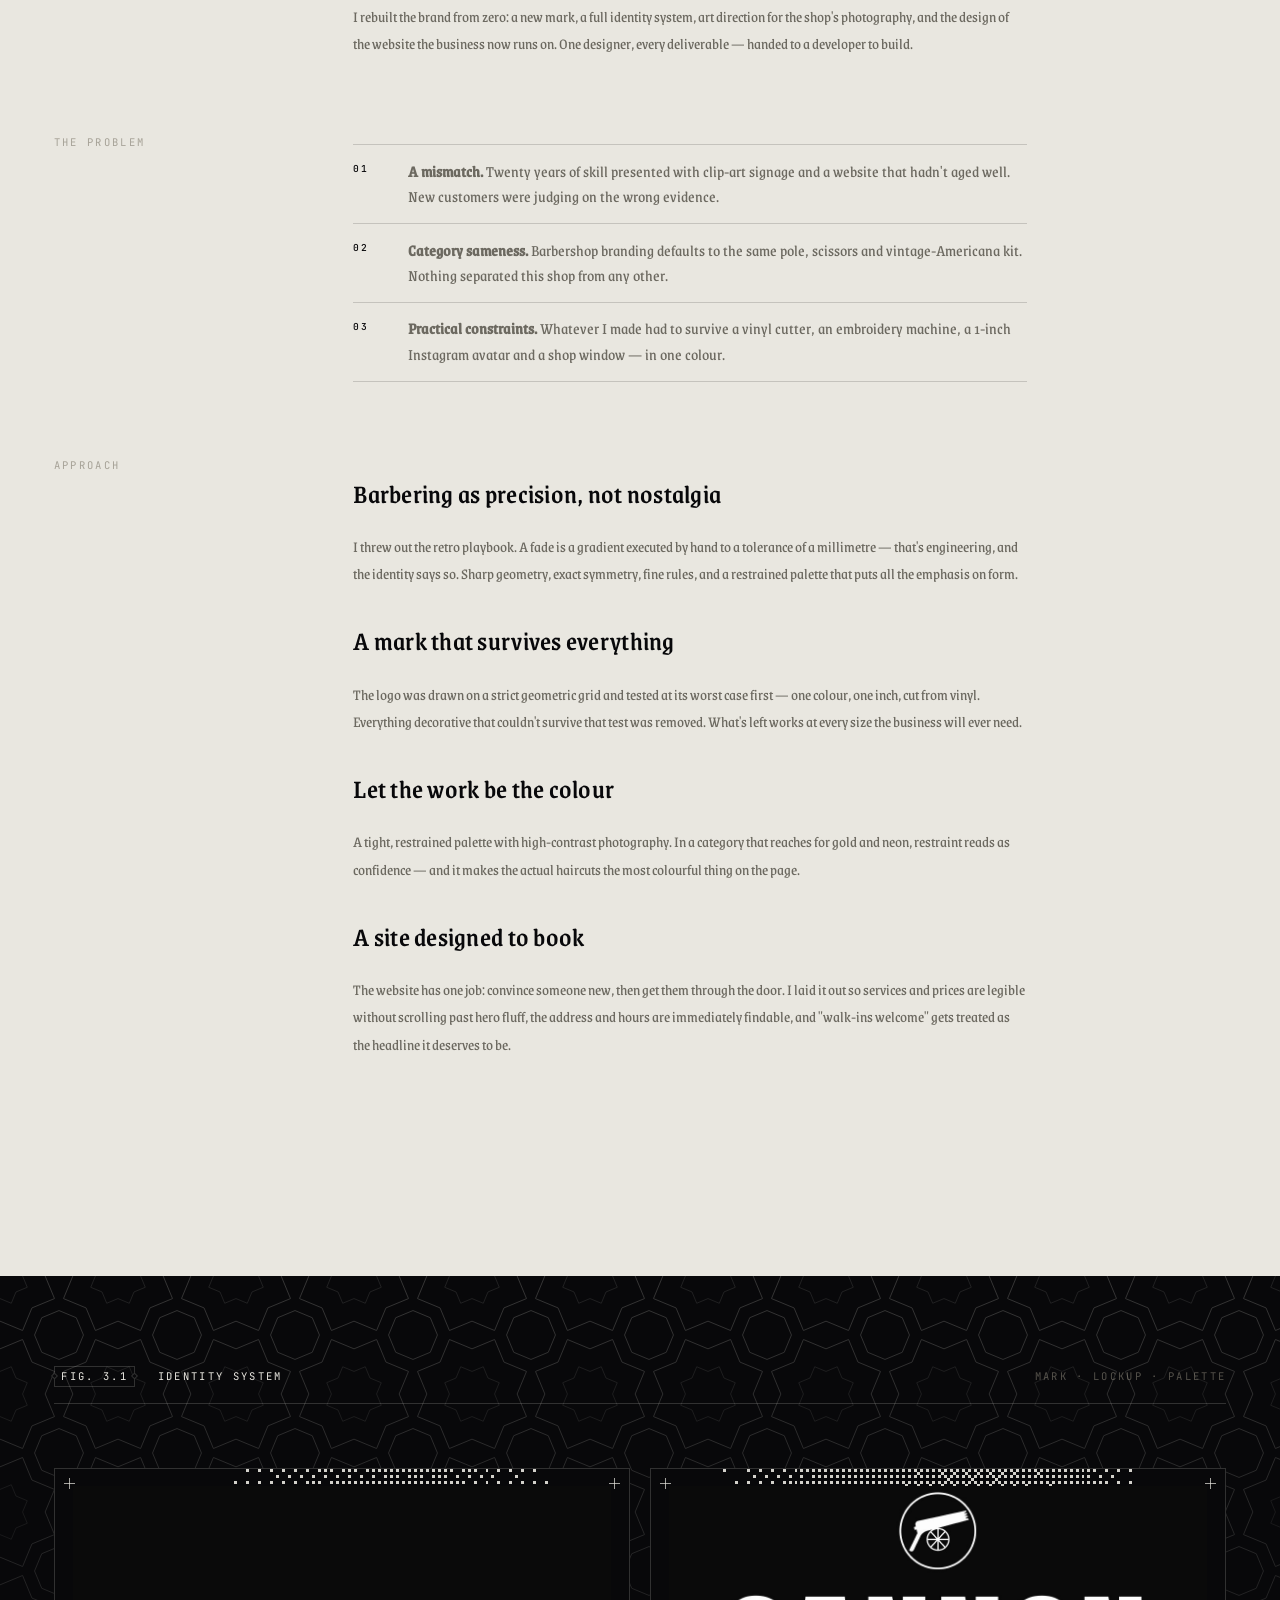
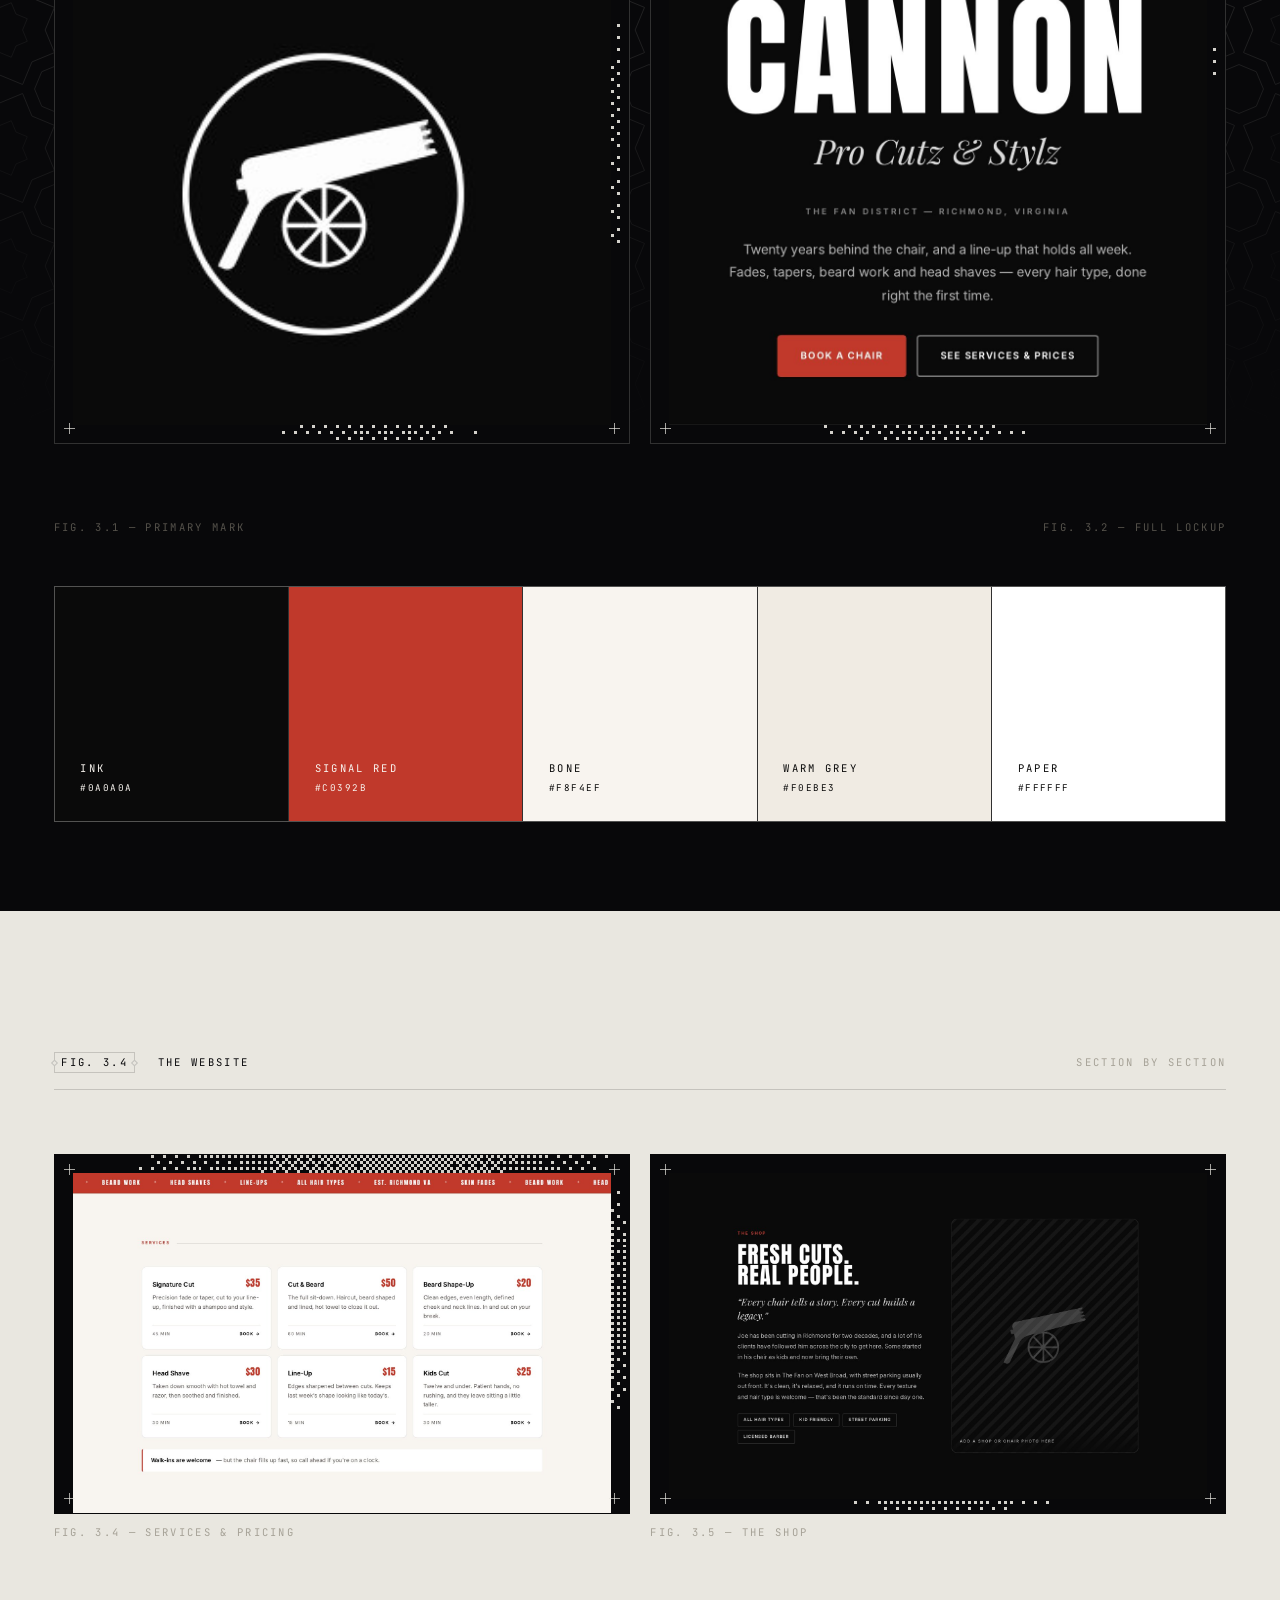
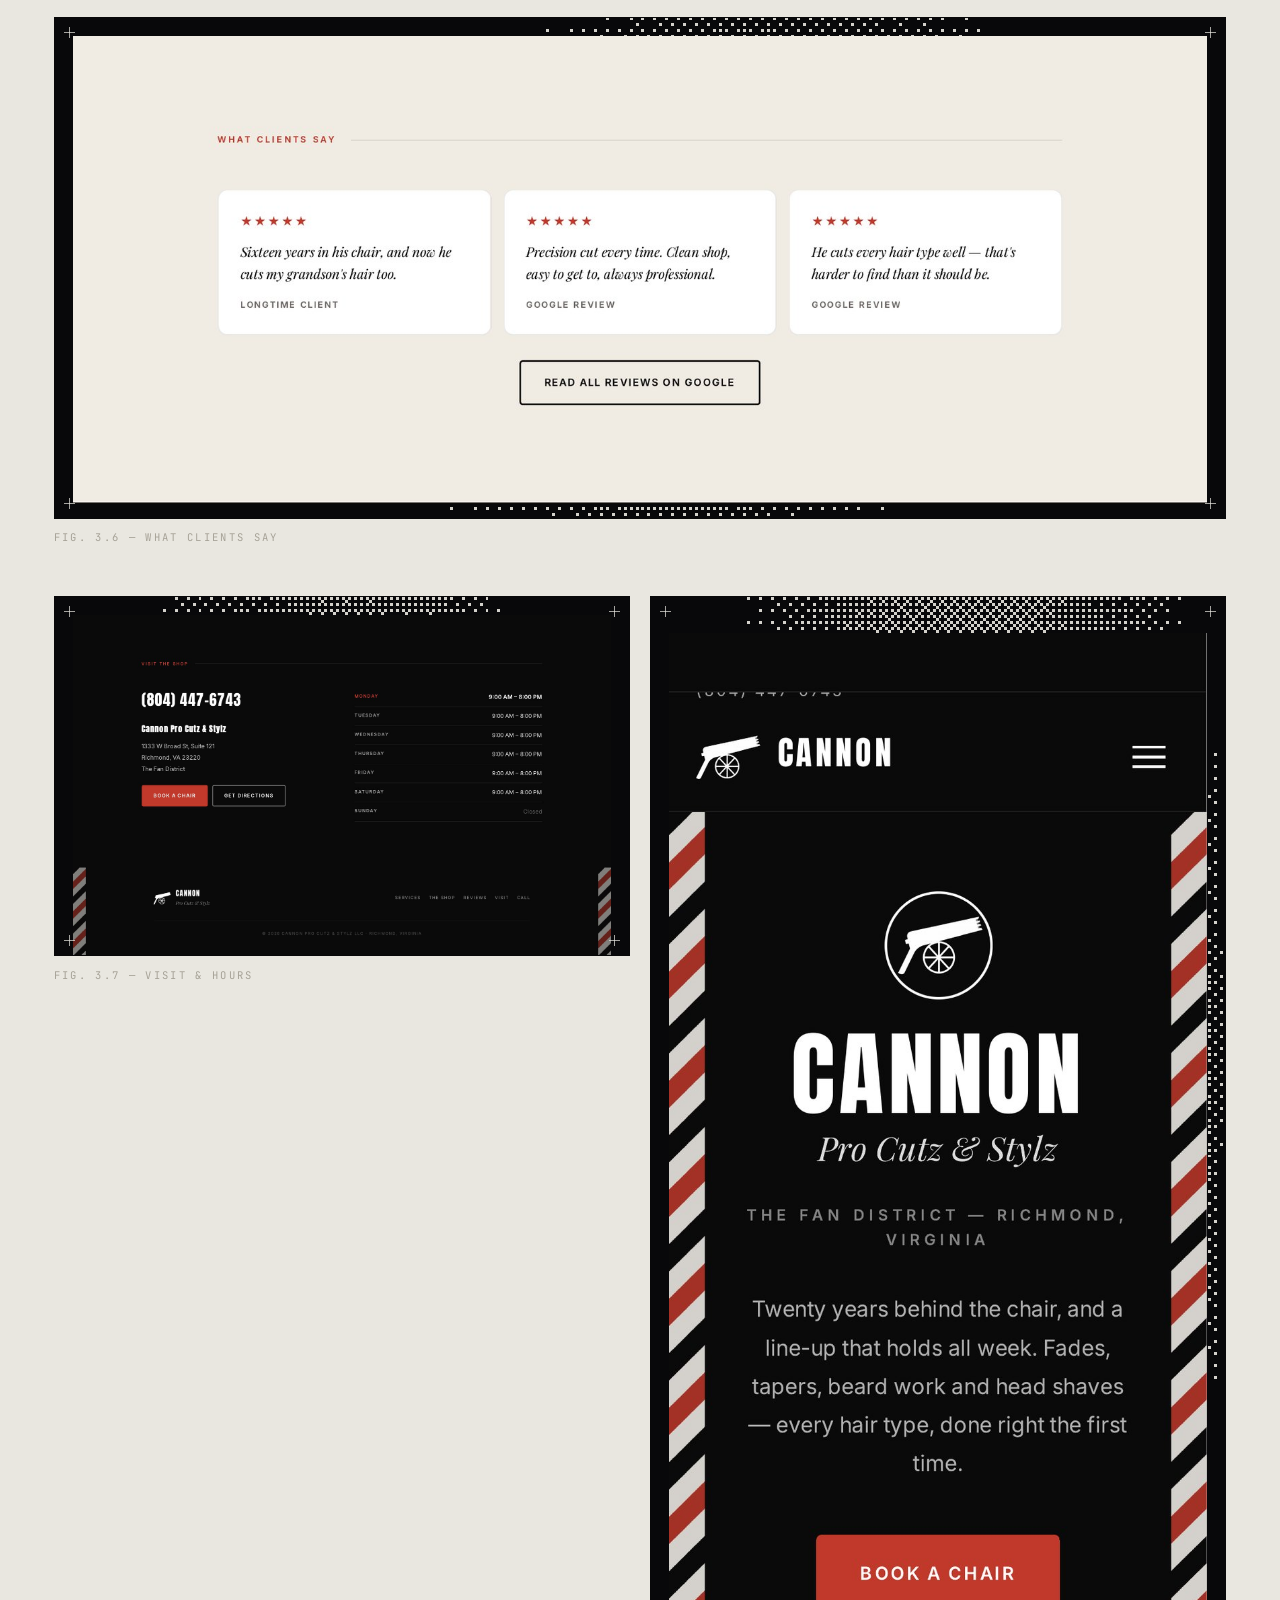
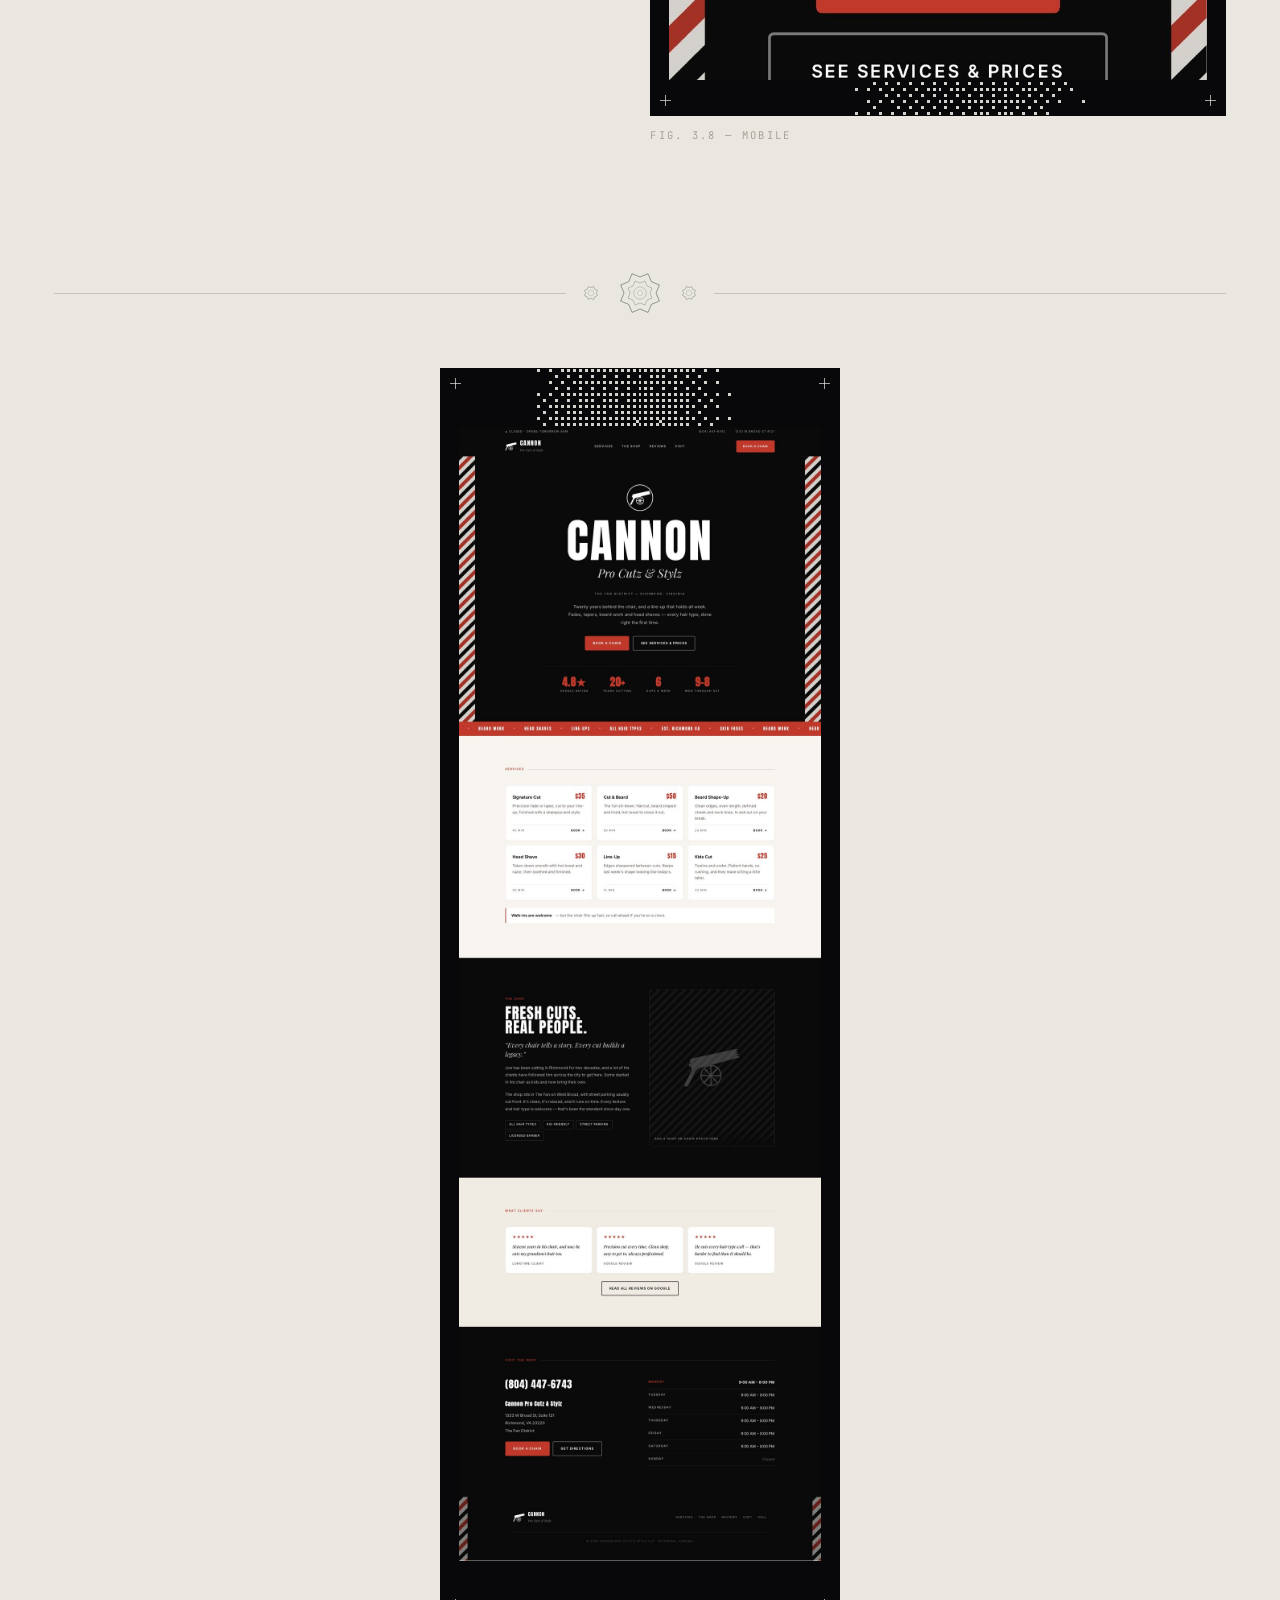
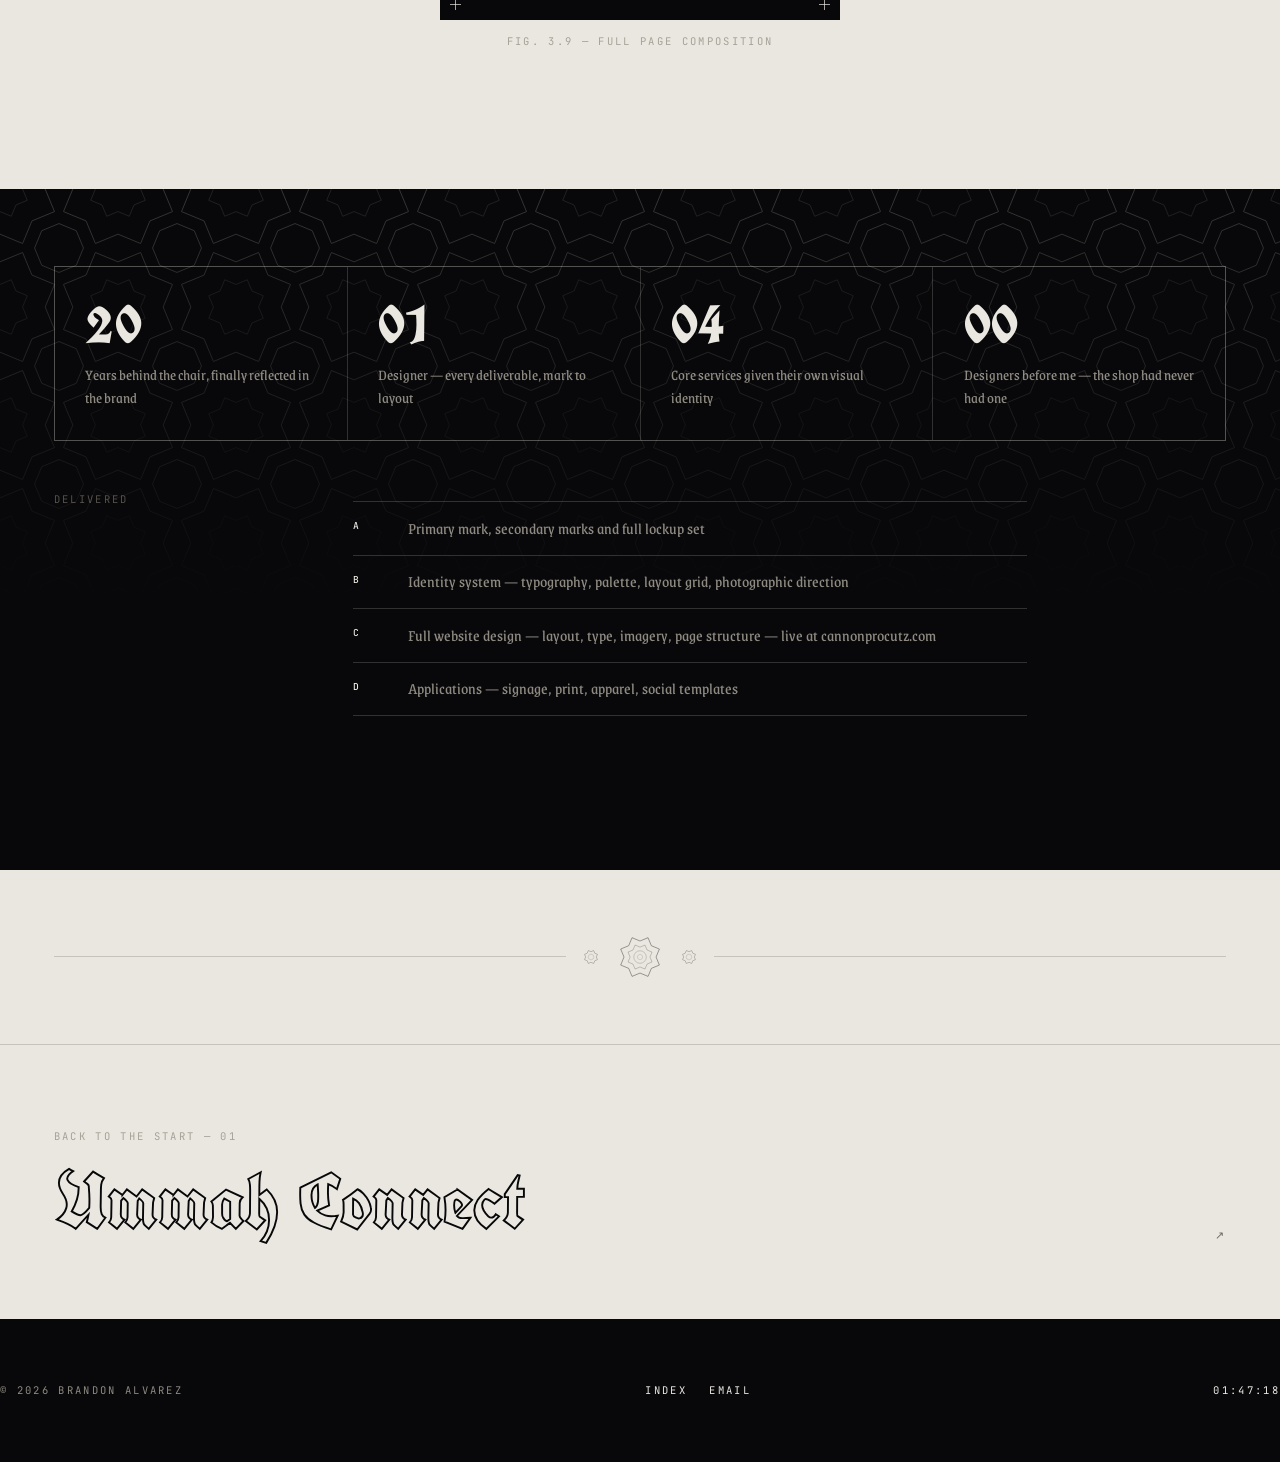
==== commit dd559c1b: "Add files via upload" ====
--- a/work/cannon-pro-cutz.html
+++ b/work/cannon-pro-cutz.html
@@ -3,9 +3,18 @@
 <head>
 <meta charset="utf-8">
 <meta name="viewport" content="width=device-width, initial-scale=1">
-<title>Cannon Pro Cutz &amp; Stylz — Brandon</title>
+<title>Cannon Pro Cutz &amp; Stylz — Brandon Alvarez</title>
 <meta name="description" content="Case study: a complete brand rebuild for Cannon Pro Cutz &amp; Stylz, a Richmond barbershop — logo, identity system, art direction and website by Brandon.">
 <meta name="theme-color" content="#0B0B0C">
+<link rel="icon" href="../favicon.ico" sizes="any">
+<link rel="icon" type="image/png" href="../favicon-32.png" sizes="32x32">
+<link rel="apple-touch-icon" href="../apple-touch-icon.png">
+<meta property="og:title" content="Cannon Pro Cutz & Stylz — Brandon Alvarez">
+<meta property="og:type" content="website">
+<meta property="og:image" content="https://YOURDOMAIN.com/og-image.jpg">
+<meta property="og:image:width" content="1200">
+<meta property="og:image:height" content="630">
+<meta name="twitter:card" content="summary_large_image">
 <link rel="stylesheet" href="../assets/css/main.css">
 </head>
 <body>
